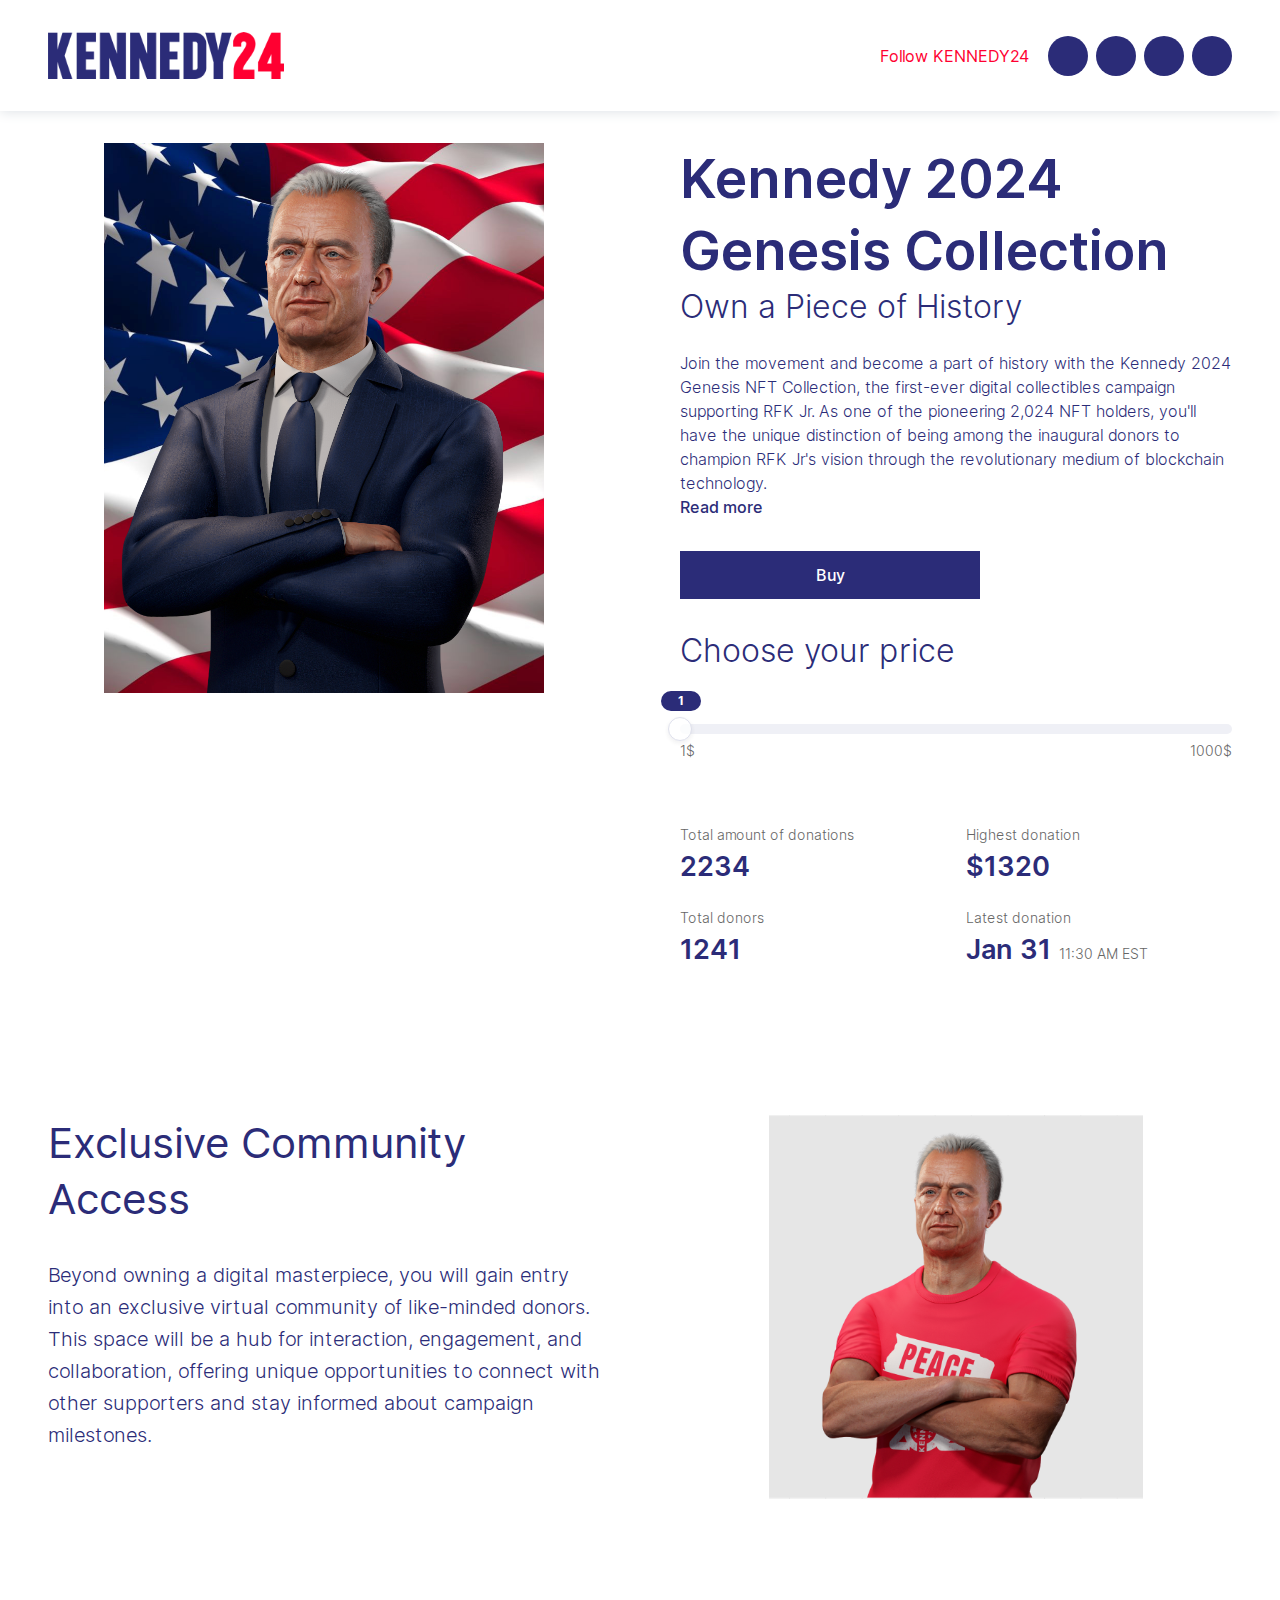
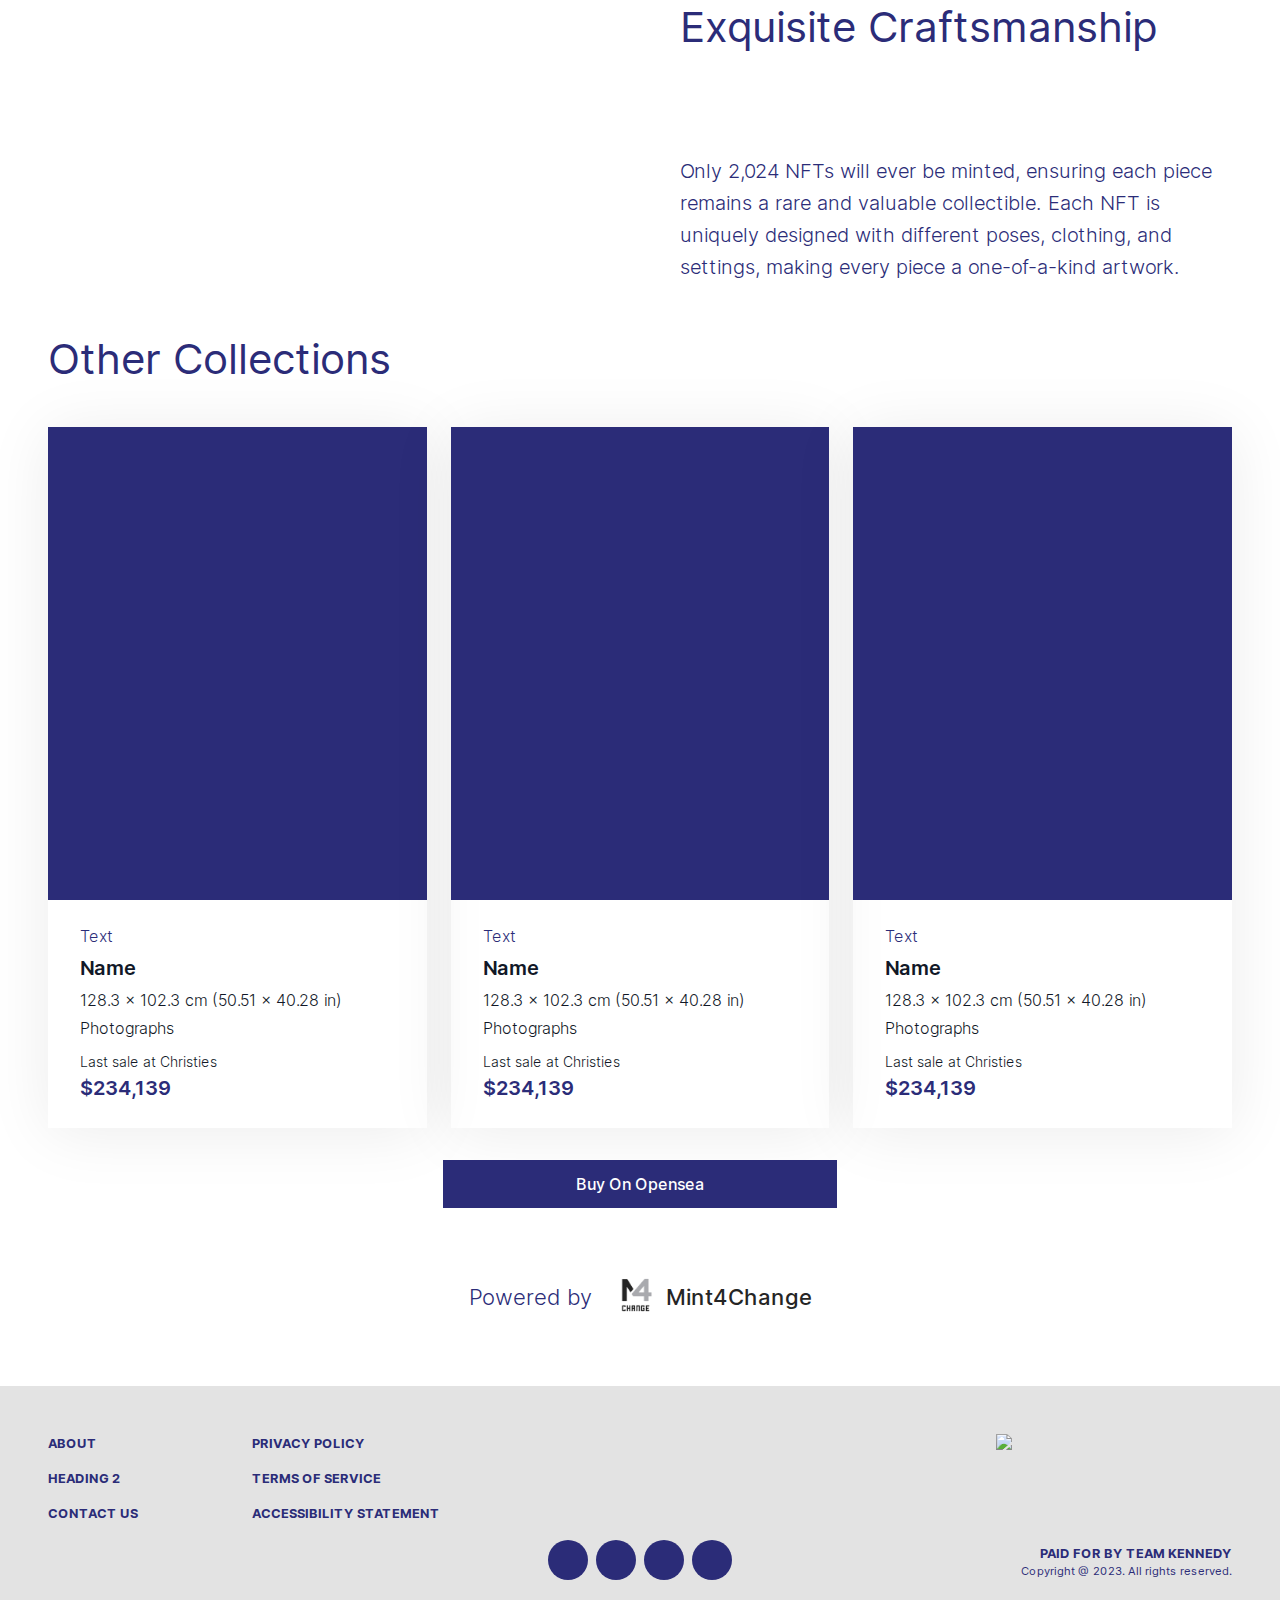
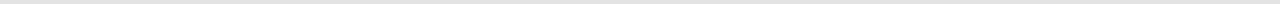
==== collections.html @ 890422f2 "updates home and collection page" ====
<!DOCTYPE html>
<html lang="en">
<!-- Mirrored from kennedy24.mint4change.com/collections/1 by HTTrack Website Copier/3.x [XR&CO'2014], Sat, 27 Jul 2024 16:17:11 GMT -->
<!-- Added by HTTrack -->
<meta http-equiv="content-type" content="text/html;charset=utf-8" /><!-- /Added by HTTrack -->

<head>
    <meta charSet="utf-8" />
    <meta name="viewport" content="width=device-width, initial-scale=1" />
    <link rel="preload" href="_next/static/media/c9a5bc6a7c948fb0-s.p.woff2" as="font" crossorigin=""
        type="font/woff2" />
    <link rel="stylesheet" href="_next/static/css/3698d9b2a429bd97.css" data-precedence="next" />
    <link rel="preload" as="script" fetchPriority="low" href="_next/static/chunks/webpack-a28c54cd1cab965f.js" />
    <!-- <script src="_next/static/chunks/fd9d1056-817b599ab145302e.js" async=""></script>
    <script src="_next/static/chunks/472-22d7ec85fb2c7707.js" async=""></script>
    <script src="_next/static/chunks/main-app-892c3dff08e9cd4c.js" async=""></script>
    <script src="_next/static/chunks/749-78ffe2c19068395d.js" async=""></script>
    <script src="_next/static/chunks/app/layout-7e266aa8c4f85c42.js" async=""></script>
    <script src="_next/static/chunks/0e5ce63c-193ddf166f7f765a.js" async=""></script>
    <script src="_next/static/chunks/498-e72e092cd4c04bd2.js" async=""></script>
    <script src="_next/static/chunks/444-36e097888ee93a21.js" async=""></script>
    <script src="_next/static/chunks/996-d4f02e1a768e270c.js" async=""></script>
    <script src="_next/static/chunks/173-48bbadf8084bb359.js" async=""></script>
    <script src="_next/static/chunks/396-4ded0ba7da0a4fb0.js" async=""></script>
    <script src="_next/static/chunks/615-e03fd3367ff4e12a.js" async=""></script>
    <script src="_next/static/chunks/app/template-fb0dabd105271fe3.js" async=""></script>
    <script src="_next/static/chunks/70-ae5abd100c91f007.js" async=""></script>
    <script src="_next/static/chunks/355-c0ad363bbdc916df.js" async=""></script>
    <script src="_next/static/chunks/app/collections/%5bid%5d/page-901d38f91e27f7e7.js" async=""></script> -->
    <title>Kennedy24</title>
    <meta name="description" content="Declare your independence" />
    <link rel="icon" href="../favicon.ico" type="image/x-icon" sizes="16x16" />
    <meta name="next-size-adjust" />
    <script src="_next/static/chunks/polyfills-c67a75d1b6f99dc8.js" noModule=""></script>
</head>

<body class="__className_aaf875">
    <div>
        <header class="py-8 shadow-[0px_0.8px_12px_#DEE2E6] sm:py-4">
            <div class="container flex items-center justify-between"><a href="index.html"><img alt="Logo"
                        loading="lazy" width="236" height="47" decoding="async" data-nimg="1" class="sm:h-8 sm:w-40"
                        style="color:transparent"
                        srcSet="images/logo.png"
                        src="images/logo.png" /></a>
                <div class="flex items-center gap-[18px] sm:flex-col-reverse sm:gap-2">
                    <p class="text-red sm:text-[10px]">Follow KENNEDY24</p>
                    <ul class="flex gap-2 sm:gap-1.5">
                        <li><a class="flex h-10 w-10 items-center justify-center rounded-full bg-primary sm:h-[26px] sm:w-[26px]"
                                target="_blank" href="https://instagram.com/"><span></span></a></li>
                        <li><a class="flex h-10 w-10 items-center justify-center rounded-full bg-primary sm:h-[26px] sm:w-[26px]"
                                target="_blank" href="https://facebook.com/"><span></span></a></li>
                        <li><a class="flex h-10 w-10 items-center justify-center rounded-full bg-primary sm:h-[26px] sm:w-[26px]"
                                target="_blank" href="https://tiktok.com/"><span></span></a></li>
                        <li><a class="flex h-10 w-10 items-center justify-center rounded-full bg-primary sm:h-[26px] sm:w-[26px]"
                                target="_blank" href="https://youtube.com/"><span></span></a></li>
                    </ul>
                </div>
            </div>
        </header>
        <div class="container">
            <div class="grid grid-cols-2 gap-20 md:grid-cols-1 md:gap-8 mt-8 md:mt-16"><img alt="collection"
                    loading="lazy" width="1094" height="1086" decoding="async" data-nimg="1"
                    class="mx-auto w-full max-w-[440px] aspect-[0.8] flex-shrink-0 object-cover"
                    style="color:transparent"
                    srcSet="images/main-product.png"
                    src="images/main-product.png" />
                <div>
                    <div>
                        <h2>Kennedy 2024 Genesis Collection</h2>
                        <h4>Own a Piece of History</h4>
                        <p class="mt-6 text-base font-light text-primary">Join the movement and become a part of history
                            with the Kennedy 2024 Genesis NFT Collection, the first-ever digital collectibles campaign
                            supporting RFK Jr. As one of the pioneering 2,024 NFT holders, you&#x27;ll have the unique
                            distinction of being among the inaugural donors to champion RFK Jr&#x27;s vision through the
                            revolutionary medium of blockchain technology.<br /><span
                                class="cursor-pointer font-medium">Read more</span></p>
                    </div>
                    <div class="mt-8 flex flex-wrap items-center gap-x-10 gap-y-4"><button
                            class="btn-primary w-full max-w-[300px]">Buy</button></div>
                    <div class="mt-8 md:mt-6">
                        <h4>Choose your price</h4>
                        <div class="relative mt-12">
                            <p class="absolute bottom-[50px] flex h-5 w-10 -translate-x-1/2 items-center justify-center rounded-full bg-primary text-xs font-bold text-white md:w-8 md:text-[10px]"
                                style="left:0.1%">1</p>
                            <div class="rc-slider rc-slider-horizontal">
                                <div class="rc-slider-rail" style="height:10px;background:#EFF0F6"></div>
                                <div class="rc-slider-track" style="left:0%;width:0%;height:10px;background:#2B2C78">
                                </div>
                                <div class="rc-slider-step"></div>
                                <div class="rc-slider-handle"
                                    style="left:0%;transform:translateX(-50%);margin-top:-7px;width:24px;height:24px;background-color:#fff;box-shadow:0px 2px 4px 0px #14142B14;border:1px solid #D9DBE9"
                                    tabindex="0" role="slider" aria-valuemin="1" aria-valuemax="1000" aria-valuenow="1"
                                    aria-disabled="false" aria-orientation="horizontal"></div>
                            </div>
                            <div class="mt-2 flex justify-between">
                                <p class="text-sm font-light text-[#666666]">1$</p>
                                <p class="text-sm font-light text-[#666666]">1000$</p>
                            </div>
                        </div>
                    </div>
                    <div class="mt-16 grid grid-cols-2 gap-5 md:mt-12">
                        <div>
                            <p class="text-sm font-light text-[#666] md:text-xs">Total amount of donations</p>
                            <p class="text-[27px] font-semibold !leading-[1.6] text-primary md:text-xl">2234</p>
                        </div>
                        <div>
                            <p class="text-sm font-light text-[#666] md:text-xs">Highest donation</p>
                            <p class="text-[27px] font-semibold !leading-[1.6] text-primary md:text-xl">$1320</p>
                        </div>
                        <div>
                            <p class="text-sm font-light text-[#666] md:text-xs">Total donors</p>
                            <p class="text-[27px] font-semibold !leading-[1.6] text-primary md:text-xl">1241</p>
                        </div>
                        <div>
                            <p class="text-sm font-light text-[#666] md:text-xs">Latest donation</p>
                            <div class="flex items-baseline gap-2">
                                <p class="text-[27px] font-semibold !leading-[1.6] text-primary md:text-xl">Jan 31</p>
                                <p class="text-sm font-light text-[#666]">11:30 AM EST</p>
                            </div>
                        </div>
                    </div>
                </div>
            </div>
            <div class="mt-36 grid grid-cols-2 gap-20 md:mt-20 md:grid-cols-1 md:gap-12">
                <div class="flex flex-col gap-12 md:flex-col-reverse">
                    <div class="space-y-8">
                        <h3>Exclusive Community Access</h3>
                        <p class="text-xl font-light !leading-[1.6] text-primary md:text-lg">Beyond owning a digital
                            masterpiece, you will gain entry into an exclusive virtual community of like-minded donors.
                            This space will be a hub for interaction, engagement, and collaboration, offering unique
                            opportunities to connect with other supporters and stay informed about campaign milestones.
                        </p>
                    </div><img alt="collection" loading="lazy" width="1054" height="1056" decoding="async" data-nimg="1"
                        class="h-96 object-contain w-full" style="color:transparent"
                        srcSet="images/with-dog.png"
                        src="images/with-dog.png" />
                </div>
                <div class="flex flex-col justify-between md:space-y-12"><img alt="collection" loading="lazy"
                        width="1050" height="1076" decoding="async" data-nimg="1" class="h-96 object-contain w-full"
                        style="color:transparent"
                        srcSet="images/peace.png"
                        src="images/peace.png" />
                        <h3>Exquisite Craftsmanship</h3>
                    <p class="text-xl font-light !leading-[1.6] text-primary md:text-lg">Only 2,024 NFTs will ever be
                        minted, ensuring each piece remains a rare and valuable collectible. Each NFT is uniquely
                        designed with different poses, clothing, and settings, making every piece a one-of-a-kind
                        artwork.</p>
                </div>
            </div>
            <div class="mt-12 space-y-10 md:mt-16">
                <h3>Other Collections</h3>
                <div class="space-y-8">
                    <div class="grid grid-cols-3 gap-6 md:grid-cols-2 sm:grid-cols-1">
                        <div class="bg-[#FFFFFF01] shadow-[0px_4px_60px_#00000014]">
                            <div class="bg-primary" style="aspect-ratio:0.8"></div>
                            <div class="space-y-3 px-8 py-6 md:px-4">
                                <div class="space-y-1">
                                    <p class="text-base font-light text-primary">Text</p>
                                    <p class="text-xl font-semibold leading-[1.6] text-[#111827]">Name</p>
                                    <p class="text-base font-light text-[#111827]">128.3 x 102.3 cm (50.51 x 40.28 in)
                                    </p>
                                    <p class="text-base font-light text-[#111827]">Photographs</p>
                                </div>
                                <div>
                                    <p class="text-sm font-light text-[#111827]">Last sale at Christies</p>
                                    <p class="text-xl font-semibold leading-[1.6] text-primary">$234,139</p>
                                </div>
                            </div>
                        </div>
                        <div class="bg-[#FFFFFF01] shadow-[0px_4px_60px_#00000014]">
                            <div class="bg-primary" style="aspect-ratio:0.8"></div>
                            <div class="space-y-3 px-8 py-6 md:px-4">
                                <div class="space-y-1">
                                    <p class="text-base font-light text-primary">Text</p>
                                    <p class="text-xl font-semibold leading-[1.6] text-[#111827]">Name</p>
                                    <p class="text-base font-light text-[#111827]">128.3 x 102.3 cm (50.51 x 40.28 in)
                                    </p>
                                    <p class="text-base font-light text-[#111827]">Photographs</p>
                                </div>
                                <div>
                                    <p class="text-sm font-light text-[#111827]">Last sale at Christies</p>
                                    <p class="text-xl font-semibold leading-[1.6] text-primary">$234,139</p>
                                </div>
                            </div>
                        </div>
                        <div class="bg-[#FFFFFF01] shadow-[0px_4px_60px_#00000014]">
                            <div class="bg-primary" style="aspect-ratio:0.8"></div>
                            <div class="space-y-3 px-8 py-6 md:px-4">
                                <div class="space-y-1">
                                    <p class="text-base font-light text-primary">Text</p>
                                    <p class="text-xl font-semibold leading-[1.6] text-[#111827]">Name</p>
                                    <p class="text-base font-light text-[#111827]">128.3 x 102.3 cm (50.51 x 40.28 in)
                                    </p>
                                    <p class="text-base font-light text-[#111827]">Photographs</p>
                                </div>
                                <div>
                                    <p class="text-sm font-light text-[#111827]">Last sale at Christies</p>
                                    <p class="text-xl font-semibold leading-[1.6] text-primary">$234,139</p>
                                </div>
                            </div>
                        </div>
                    </div>
                    <div class="grid grid-cols-3 sm:grid-cols-1">
                        <div class="sm:hidden"></div><button class="btn-primary">Buy On Opensea</button>
                    </div>
                </div>
            </div>
            <div class="mx-auto flex w-fit items-center gap-[18px] py-16 md:pb-8">
                <p class="text-[22px] font-light text-primary">Powered by</p>
                <div class="flex items-center gap-1.5"><img alt="M4Logo" loading="lazy" width="50" height="50"
                        decoding="async" data-nimg="1" style="color:transparent"
                        srcSet="images/m4.png"
                        src="images/m4.png" />
                    <p class="text-[22px] font-medium text-[#252525]">Mint4Change</p>
                </div>
            </div>
        </div>
        <footer class="bg-gray-600 pb-6 pt-12">
            <div class="container space-y-4 sm:space-y-16">
                <div class="flex items-start justify-between gap-8 sm:flex-col-reverse">
                    <ul class="grid grid-flow-col grid-cols-2 grid-rows-3 gap-4 sm:gap-x-0"><a
                            class="w-fit whitespace-nowrap text-[0.8rem] font-bold text-primary" target="_blank"
                            href="../about.html">ABOUT</a><a
                            class="w-fit whitespace-nowrap text-[0.8rem] font-bold text-primary" target="_blank"
                            href="../heading.html">HEADING 2</a><a
                            class="w-fit whitespace-nowrap text-[0.8rem] font-bold text-primary" target="_blank"
                            href="../contact.html">CONTACT US</a><a
                            class="w-fit whitespace-nowrap text-[0.8rem] font-bold text-primary" target="_blank"
                            href="../privacy-policy.html">PRIVACY POLICY</a><a
                            class="w-fit whitespace-nowrap text-[0.8rem] font-bold text-primary" target="_blank"
                            href="../terms-of-service.html">TERMS OF SERVICE</a><a
                            class="w-fit whitespace-nowrap text-[0.8rem] font-bold text-primary" target="_blank"
                            href="../accessibility-statement.html">ACCESSIBILITY STATEMENT</a></ul><img alt="Logo"
                        loading="lazy" width="236" height="47" decoding="async" data-nimg="1" style="color:transparent"
                        srcSet="/_next/image?url=%2F_next%2Fstatic%2Fmedia%2FLogo.bbf4d8bf.png&amp;w=256&amp;q=75 1x, /_next/image?url=%2F_next%2Fstatic%2Fmedia%2FLogo.bbf4d8bf.png&amp;w=640&amp;q=75 2x"
                        src="_next/Logodb3b.png?url=%2F_next%2Fstatic%2Fmedia%2FLogo.bbf4d8bf.png&amp;w=640&amp;q=75" />
                </div>
                <div class="flex items-end justify-between sm:flex-col sm:items-start">
                    <div class="invisible sm:hidden">
                        <p class="text-right text-[12.8px] font-bold text-primary sm:text-left">PAID FOR BY TEAM KENNEDY
                        </p>
                        <p class="text-right text-[11.2px] text-primary sm:text-left">Copyright @ 2023. All rights
                            reserved.</p>
                    </div>
                    <ul class="flex gap-2 sm:gap-1.5">
                        <li><a class="flex h-10 w-10 items-center justify-center rounded-full bg-primary sm:h-[26px] sm:w-[26px]"
                                target="_blank" href="https://instagram.com/"><span></span></a></li>
                        <li><a class="flex h-10 w-10 items-center justify-center rounded-full bg-primary sm:h-[26px] sm:w-[26px]"
                                target="_blank" href="https://facebook.com/"><span></span></a></li>
                        <li><a class="flex h-10 w-10 items-center justify-center rounded-full bg-primary sm:h-[26px] sm:w-[26px]"
                                target="_blank" href="https://tiktok.com/"><span></span></a></li>
                        <li><a class="flex h-10 w-10 items-center justify-center rounded-full bg-primary sm:h-[26px] sm:w-[26px]"
                                target="_blank" href="https://youtube.com/"><span></span></a></li>
                    </ul>
                    <div class="sm:pl-4 sm:pt-4">
                        <p class="text-right text-[12.8px] font-bold text-primary sm:text-left">PAID FOR BY TEAM KENNEDY
                        </p>
                        <p class="text-right text-[11.2px] text-primary sm:text-left">Copyright @ 2023. All rights
                            reserved.</p>
                    </div>
                </div>
            </div>
        </footer>
    </div>
    <script src="_next/static/chunks/webpack-a28c54cd1cab965f.js" async=""></script>

</body>
<!-- Mirrored from kennedy24.mint4change.com/collections/1 by HTTrack Website Copier/3.x [XR&CO'2014], Sat, 27 Jul 2024 16:17:12 GMT -->

</html>
---- _next/static/css/3698d9b2a429bd97.css ----
/*
! tailwindcss v3.4.1 | MIT License | https://tailwindcss.com
*/*,:after,:before{box-sizing:border-box;border:0 solid #e5e7eb}:after,:before{--tw-content:""}:host,html{line-height:1.5;-webkit-text-size-adjust:100%;-moz-tab-size:4;-o-tab-size:4;tab-size:4;font-family:ui-sans-serif,system-ui,sans-serif,Apple Color Emoji,Segoe UI Emoji,Segoe UI Symbol,Noto Color Emoji;font-feature-settings:normal;font-variation-settings:normal;-webkit-tap-highlight-color:transparent}body{margin:0;line-height:inherit}hr{height:0;color:inherit;border-top-width:1px}abbr:where([title]){-webkit-text-decoration:underline dotted;text-decoration:underline dotted}h1,h2,h3,h4,h5,h6{font-size:inherit;font-weight:inherit}a{color:inherit;text-decoration:inherit}b,strong{font-weight:bolder}code,kbd,pre,samp{font-family:ui-monospace,SFMono-Regular,Menlo,Monaco,Consolas,Liberation Mono,Courier New,monospace;font-feature-settings:normal;font-variation-settings:normal;font-size:1em}small{font-size:80%}sub,sup{font-size:75%;line-height:0;position:relative;vertical-align:baseline}sub{bottom:-.25em}sup{top:-.5em}table{text-indent:0;border-color:inherit;border-collapse:collapse}button,input,optgroup,select,textarea{font-family:inherit;font-feature-settings:inherit;font-variation-settings:inherit;font-size:100%;font-weight:inherit;line-height:inherit;color:inherit;margin:0;padding:0}button,select{text-transform:none}[type=button],[type=reset],[type=submit],button{-webkit-appearance:button;background-color:transparent;background-image:none}:-moz-focusring{outline:auto}:-moz-ui-invalid{box-shadow:none}progress{vertical-align:baseline}::-webkit-inner-spin-button,::-webkit-outer-spin-button{height:auto}[type=search]{-webkit-appearance:textfield;outline-offset:-2px}::-webkit-search-decoration{-webkit-appearance:none}::-webkit-file-upload-button{-webkit-appearance:button;font:inherit}summary{display:list-item}blockquote,dd,dl,figure,h1,h2,h3,h4,h5,h6,hr,p,pre{margin:0}fieldset{margin:0}fieldset,legend{padding:0}menu,ol,ul{list-style:none;margin:0;padding:0}dialog{padding:0}textarea{resize:vertical}input::-moz-placeholder,textarea::-moz-placeholder{opacity:1;color:#f6f6f6}input::placeholder,textarea::placeholder{opacity:1;color:#f6f6f6}[role=button],button{cursor:pointer}:disabled{cursor:default}audio,canvas,embed,iframe,img,object,svg,video{display:block;vertical-align:middle}img,video{max-width:100%;height:auto}[hidden]{display:none}*,:after,:before{--tw-border-spacing-x:0;--tw-border-spacing-y:0;--tw-translate-x:0;--tw-translate-y:0;--tw-rotate:0;--tw-skew-x:0;--tw-skew-y:0;--tw-scale-x:1;--tw-scale-y:1;--tw-pan-x: ;--tw-pan-y: ;--tw-pinch-zoom: ;--tw-scroll-snap-strictness:proximity;--tw-gradient-from-position: ;--tw-gradient-via-position: ;--tw-gradient-to-position: ;--tw-ordinal: ;--tw-slashed-zero: ;--tw-numeric-figure: ;--tw-numeric-spacing: ;--tw-numeric-fraction: ;--tw-ring-inset: ;--tw-ring-offset-width:0px;--tw-ring-offset-color:#fff;--tw-ring-color:rgba(59,130,246,.5);--tw-ring-offset-shadow:0 0 #0000;--tw-ring-shadow:0 0 #0000;--tw-shadow:0 0 #0000;--tw-shadow-colored:0 0 #0000;--tw-blur: ;--tw-brightness: ;--tw-contrast: ;--tw-grayscale: ;--tw-hue-rotate: ;--tw-invert: ;--tw-saturate: ;--tw-sepia: ;--tw-drop-shadow: ;--tw-backdrop-blur: ;--tw-backdrop-brightness: ;--tw-backdrop-contrast: ;--tw-backdrop-grayscale: ;--tw-backdrop-hue-rotate: ;--tw-backdrop-invert: ;--tw-backdrop-opacity: ;--tw-backdrop-saturate: ;--tw-backdrop-sepia: }::backdrop{--tw-border-spacing-x:0;--tw-border-spacing-y:0;--tw-translate-x:0;--tw-translate-y:0;--tw-rotate:0;--tw-skew-x:0;--tw-skew-y:0;--tw-scale-x:1;--tw-scale-y:1;--tw-pan-x: ;--tw-pan-y: ;--tw-pinch-zoom: ;--tw-scroll-snap-strictness:proximity;--tw-gradient-from-position: ;--tw-gradient-via-position: ;--tw-gradient-to-position: ;--tw-ordinal: ;--tw-slashed-zero: ;--tw-numeric-figure: ;--tw-numeric-spacing: ;--tw-numeric-fraction: ;--tw-ring-inset: ;--tw-ring-offset-width:0px;--tw-ring-offset-color:#fff;--tw-ring-color:rgba(59,130,246,.5);--tw-ring-offset-shadow:0 0 #0000;--tw-ring-shadow:0 0 #0000;--tw-shadow:0 0 #0000;--tw-shadow-colored:0 0 #0000;--tw-blur: ;--tw-brightness: ;--tw-contrast: ;--tw-grayscale: ;--tw-hue-rotate: ;--tw-invert: ;--tw-saturate: ;--tw-sepia: ;--tw-drop-shadow: ;--tw-backdrop-blur: ;--tw-backdrop-brightness: ;--tw-backdrop-contrast: ;--tw-backdrop-grayscale: ;--tw-backdrop-hue-rotate: ;--tw-backdrop-invert: ;--tw-backdrop-opacity: ;--tw-backdrop-saturate: ;--tw-backdrop-sepia: }.sr-only{position:absolute;width:1px;height:1px;padding:0;margin:-1px;overflow:hidden;clip:rect(0,0,0,0);white-space:nowrap;border-width:0}.pointer-events-none{pointer-events:none}.pointer-events-auto{pointer-events:auto}.invisible{visibility:hidden}.fixed{position:fixed}.absolute{position:absolute}.relative{position:relative}.inset-0{inset:0}.inset-x-0{left:0;right:0}.inset-y-0{top:0;bottom:0}.bottom-0{bottom:0}.bottom-\[50px\]{bottom:50px}.left-0{left:0}.left-\[50\%\]{left:50%}.right-0{right:0}.right-1{right:.25rem}.right-4{right:1rem}.top-0{top:0}.top-1{top:.25rem}.top-1\/2{top:50%}.top-4{top:1rem}.top-\[50\%\]{top:50%}.z-10{z-index:10}.z-50{z-index:50}.z-\[100\]{z-index:100}.mx-auto{margin-left:auto;margin-right:auto}.my-6{margin-top:1.5rem;margin-bottom:1.5rem}.my-8{margin-top:2rem;margin-bottom:2rem}.mb-4{margin-bottom:1rem}.mr-2{margin-right:.5rem}.mt-12{margin-top:3rem}.mt-16{margin-top:4rem}.mt-2{margin-top:.5rem}.mt-3{margin-top:.75rem}.mt-36{margin-top:9rem}.mt-4{margin-top:1rem}.mt-6{margin-top:1.5rem}.mt-8{margin-top:2rem}.mt-auto{margin-top:auto}.block{display:block}.flex{display:flex}.inline-flex{display:inline-flex}.grid{display:grid}.aspect-\[0\.8\]{aspect-ratio:.8}.aspect-square{aspect-ratio:1/1}.h-10{height:2.5rem}.h-12{height:3rem}.h-4{height:1rem}.h-5{height:1.25rem}.h-6{height:1.5rem}.h-7{height:1.75rem}.h-8{height:2rem}.h-9{height:2.25rem}.h-96{height:24rem}.h-\[0\.5px\]{height:.5px}.h-full{height:100%}.max-h-screen{max-height:100vh}.min-h-\[16px\]{min-height:16px}.min-h-screen{min-height:100vh}.w-1\/2{width:50%}.w-1\/4{width:25%}.w-10{width:2.5rem}.w-12{width:3rem}.w-2\/5{width:40%}.w-3\/4{width:75%}.w-3\/5{width:60%}.w-4{width:1rem}.w-6{width:1.5rem}.w-80{width:20rem}.w-9{width:2.25rem}.w-\[1px\]{width:1px}.w-fit{width:-moz-fit-content;width:fit-content}.w-full{width:100%}.min-w-20{min-width:5rem}.\!max-w-\[1266px\]{max-width:1266px!important}.max-w-72{max-width:18rem}.max-w-\[300px\]{max-width:300px}.max-w-\[413px\]{max-width:413px}.max-w-\[440px\]{max-width:440px}.max-w-lg{max-width:32rem}.max-w-md{max-width:28rem}.flex-shrink-0,.shrink-0{flex-shrink:0}.basis-1\/2{flex-basis:50%}.-translate-x-1\/2{--tw-translate-x:-50%}.-translate-x-1\/2,.-translate-x-1\/3{transform:translate(var(--tw-translate-x),var(--tw-translate-y)) rotate(var(--tw-rotate)) skewX(var(--tw-skew-x)) skewY(var(--tw-skew-y)) scaleX(var(--tw-scale-x)) scaleY(var(--tw-scale-y))}.-translate-x-1\/3{--tw-translate-x:-33.333333%}.-translate-y-1\/2{--tw-translate-y:-50%}.-translate-y-1\/2,.translate-x-\[-50\%\]{transform:translate(var(--tw-translate-x),var(--tw-translate-y)) rotate(var(--tw-rotate)) skewX(var(--tw-skew-x)) skewY(var(--tw-skew-y)) scaleX(var(--tw-scale-x)) scaleY(var(--tw-scale-y))}.translate-x-\[-50\%\]{--tw-translate-x:-50%}.translate-y-\[-50\%\]{--tw-translate-y:-50%}.-rotate-6,.translate-y-\[-50\%\]{transform:translate(var(--tw-translate-x),var(--tw-translate-y)) rotate(var(--tw-rotate)) skewX(var(--tw-skew-x)) skewY(var(--tw-skew-y)) scaleX(var(--tw-scale-x)) scaleY(var(--tw-scale-y))}.-rotate-6{--tw-rotate:-6deg}.rotate-6{--tw-rotate:6deg;transform:translate(var(--tw-translate-x),var(--tw-translate-y)) rotate(var(--tw-rotate)) skewX(var(--tw-skew-x)) skewY(var(--tw-skew-y)) scaleX(var(--tw-scale-x)) scaleY(var(--tw-scale-y))}@keyframes pulse{50%{opacity:.5}}.animate-pulse{animation:pulse 2s cubic-bezier(.4,0,.6,1) infinite}@keyframes spin{to{transform:rotate(1turn)}}.animate-spin{animation:spin 1s linear infinite}.cursor-pointer{cursor:pointer}.grid-flow-col{grid-auto-flow:column}.grid-cols-2{grid-template-columns:repeat(2,minmax(0,1fr))}.grid-cols-3{grid-template-columns:repeat(3,minmax(0,1fr))}.grid-rows-3{grid-template-rows:repeat(3,minmax(0,1fr))}.flex-row{flex-direction:row}.flex-row-reverse{flex-direction:row-reverse}.flex-col{flex-direction:column}.flex-col-reverse{flex-direction:column-reverse}.flex-wrap{flex-wrap:wrap}.items-start{align-items:flex-start}.items-end{align-items:flex-end}.items-center{align-items:center}.items-baseline{align-items:baseline}.justify-end{justify-content:flex-end}.justify-center{justify-content:center}.justify-between{justify-content:space-between}.gap-1{gap:.25rem}.gap-1\.5{gap:.375rem}.gap-12{gap:3rem}.gap-2{gap:.5rem}.gap-20{gap:5rem}.gap-3{gap:.75rem}.gap-3\.5{gap:.875rem}.gap-4{gap:1rem}.gap-5{gap:1.25rem}.gap-6{gap:1.5rem}.gap-8{gap:2rem}.gap-\[18px\]{gap:18px}.gap-\[30px\]{gap:30px}.gap-x-10{-moz-column-gap:2.5rem;column-gap:2.5rem}.gap-y-4{row-gap:1rem}.space-x-2>:not([hidden])~:not([hidden]){--tw-space-x-reverse:0;margin-right:calc(.5rem * var(--tw-space-x-reverse));margin-left:calc(.5rem * calc(1 - var(--tw-space-x-reverse)))}.space-x-3>:not([hidden])~:not([hidden]){--tw-space-x-reverse:0;margin-right:calc(.75rem * var(--tw-space-x-reverse));margin-left:calc(.75rem * calc(1 - var(--tw-space-x-reverse)))}.space-y-0>:not([hidden])~:not([hidden]){--tw-space-y-reverse:0;margin-top:calc(0px * calc(1 - var(--tw-space-y-reverse)));margin-bottom:calc(0px * var(--tw-space-y-reverse))}.space-y-1>:not([hidden])~:not([hidden]){--tw-space-y-reverse:0;margin-top:calc(.25rem * calc(1 - var(--tw-space-y-reverse)));margin-bottom:calc(.25rem * var(--tw-space-y-reverse))}.space-y-1\.5>:not([hidden])~:not([hidden]){--tw-space-y-reverse:0;margin-top:calc(.375rem * calc(1 - var(--tw-space-y-reverse)));margin-bottom:calc(.375rem * var(--tw-space-y-reverse))}.space-y-10>:not([hidden])~:not([hidden]){--tw-space-y-reverse:0;margin-top:calc(2.5rem * calc(1 - var(--tw-space-y-reverse)));margin-bottom:calc(2.5rem * var(--tw-space-y-reverse))}.space-y-14>:not([hidden])~:not([hidden]){--tw-space-y-reverse:0;margin-top:calc(3.5rem * calc(1 - var(--tw-space-y-reverse)));margin-bottom:calc(3.5rem * var(--tw-space-y-reverse))}.space-y-2>:not([hidden])~:not([hidden]){--tw-space-y-reverse:0;margin-top:calc(.5rem * calc(1 - var(--tw-space-y-reverse)));margin-bottom:calc(.5rem * var(--tw-space-y-reverse))}.space-y-3>:not([hidden])~:not([hidden]){--tw-space-y-reverse:0;margin-top:calc(.75rem * calc(1 - var(--tw-space-y-reverse)));margin-bottom:calc(.75rem * var(--tw-space-y-reverse))}.space-y-4>:not([hidden])~:not([hidden]){--tw-space-y-reverse:0;margin-top:calc(1rem * calc(1 - var(--tw-space-y-reverse)));margin-bottom:calc(1rem * var(--tw-space-y-reverse))}.space-y-5>:not([hidden])~:not([hidden]){--tw-space-y-reverse:0;margin-top:calc(1.25rem * calc(1 - var(--tw-space-y-reverse)));margin-bottom:calc(1.25rem * var(--tw-space-y-reverse))}.space-y-8>:not([hidden])~:not([hidden]){--tw-space-y-reverse:0;margin-top:calc(2rem * calc(1 - var(--tw-space-y-reverse)));margin-bottom:calc(2rem * var(--tw-space-y-reverse))}.space-y-\[25px\]>:not([hidden])~:not([hidden]){--tw-space-y-reverse:0;margin-top:calc(25px * calc(1 - var(--tw-space-y-reverse)));margin-bottom:calc(25px * var(--tw-space-y-reverse))}.overflow-hidden{overflow:hidden}.whitespace-nowrap{white-space:nowrap}.rounded-2xl{border-radius:1rem}.rounded-\[10px\]{border-radius:10px}.rounded-\[4px\]{border-radius:4px}.rounded-\[9px\]{border-radius:9px}.rounded-full{border-radius:9999px}.rounded-lg{border-radius:.5rem}.rounded-md{border-radius:.375rem}.rounded-sm{border-radius:.125rem}.border{border-width:1px}.border-2{border-width:2px}.border-\[3px\]{border-width:3px}.border-b{border-bottom-width:1px}.border-l-2{border-left-width:2px}.border-r{border-right-width:1px}.border-t{border-top-width:1px}.border-none{border-style:none}.border-black{--tw-border-opacity:1;border-color:rgb(0 0 0/var(--tw-border-opacity))}.border-gray-500{--tw-border-opacity:1;border-color:rgb(229 229 229/var(--tw-border-opacity))}.border-primary{--tw-border-opacity:1;border-color:rgb(43 44 120/var(--tw-border-opacity))}.border-slate-200{--tw-border-opacity:1;border-color:rgb(226 232 240/var(--tw-border-opacity))}.border-transparent{border-color:transparent}.border-white{--tw-border-opacity:1;border-color:rgb(255 255 255/var(--tw-border-opacity))}.bg-\[\#2B2C78\]{--tw-bg-opacity:1;background-color:rgb(43 44 120/var(--tw-bg-opacity))}.bg-\[\#FFFFFF01\]{background-color:#ffffff01}.bg-accent-slate{--tw-bg-opacity:1;background-color:rgb(207 217 227/var(--tw-bg-opacity))}.bg-black\/80{background-color:rgba(0,0,0,.8)}.bg-gray-300{--tw-bg-opacity:1;background-color:rgb(209 213 219/var(--tw-bg-opacity))}.bg-gray-400{--tw-bg-opacity:1;background-color:rgb(246 246 246/var(--tw-bg-opacity))}.bg-gray-600{--tw-bg-opacity:1;background-color:rgb(227 227 227/var(--tw-bg-opacity))}.bg-primary{--tw-bg-opacity:1;background-color:rgb(43 44 120/var(--tw-bg-opacity))}.bg-red{--tw-bg-opacity:1;background-color:rgb(255 0 49/var(--tw-bg-opacity))}.bg-slate-100{--tw-bg-opacity:1;background-color:rgb(241 245 249/var(--tw-bg-opacity))}.bg-slate-800{--tw-bg-opacity:1;background-color:rgb(30 41 59/var(--tw-bg-opacity))}.bg-slate-900{--tw-bg-opacity:1;background-color:rgb(15 23 42/var(--tw-bg-opacity))}.bg-transparent{background-color:transparent}.bg-white{--tw-bg-opacity:1;background-color:rgb(255 255 255/var(--tw-bg-opacity))}.bg-white\/10{background-color:hsla(0,0%,100%,.1)}.bg-white\/80{background-color:hsla(0,0%,100%,.8)}.bg-zinc-500{--tw-bg-opacity:1;background-color:rgb(113 113 122/var(--tw-bg-opacity))}.bg-zinc-800{--tw-bg-opacity:1;background-color:rgb(39 39 42/var(--tw-bg-opacity))}.bg-gradient-to-r{background-image:linear-gradient(to right,var(--tw-gradient-stops))}.from-\[\#bd907d\]{--tw-gradient-from:#bd907d var(--tw-gradient-from-position);--tw-gradient-to:hsla(18,33%,62%,0) var(--tw-gradient-to-position);--tw-gradient-stops:var(--tw-gradient-from),var(--tw-gradient-to)}.to-\[\#bc9c60\]{--tw-gradient-to:#bc9c60 var(--tw-gradient-to-position)}.object-contain{-o-object-fit:contain;object-fit:contain}.object-cover{-o-object-fit:cover;object-fit:cover}.p-1{padding:.25rem}.p-10{padding:2.5rem}.p-12{padding:3rem}.p-4{padding:1rem}.p-6{padding:1.5rem}.p-8{padding:2rem}.px-10{padding-left:2.5rem;padding-right:2.5rem}.px-3{padding-left:.75rem;padding-right:.75rem}.px-4{padding-left:1rem;padding-right:1rem}.px-6{padding-left:1.5rem;padding-right:1.5rem}.px-8{padding-left:2rem;padding-right:2rem}.py-1{padding-top:.25rem;padding-bottom:.25rem}.py-1\.5{padding-top:.375rem;padding-bottom:.375rem}.py-14{padding-top:3.5rem;padding-bottom:3.5rem}.py-16{padding-top:4rem;padding-bottom:4rem}.py-2{padding-top:.5rem;padding-bottom:.5rem}.py-6{padding-top:1.5rem;padding-bottom:1.5rem}.py-8{padding-top:2rem;padding-bottom:2rem}.py-\[70px\]{padding-top:70px;padding-bottom:70px}.pb-12{padding-bottom:3rem}.pb-24{padding-bottom:6rem}.pb-6{padding-bottom:1.5rem}.pl-4{padding-left:1rem}.pr-6{padding-right:1.5rem}.pt-12{padding-top:3rem}.pt-4{padding-top:1rem}.pt-8{padding-top:2rem}.text-left{text-align:left}.text-center{text-align:center}.text-right{text-align:right}.text-start{text-align:start}.text-end{text-align:end}.text-2xl{font-size:1.5rem;line-height:2rem}.text-\[0\.8rem\]{font-size:.8rem}.text-\[1\.1rem\]{font-size:1.1rem}.text-\[1\.25rem\]{font-size:1.25rem}.text-\[11\.2px\]{font-size:11.2px}.text-\[12\.8px\]{font-size:12.8px}.text-\[17\.6px\]{font-size:17.6px}.text-\[22px\]{font-size:22px}.text-\[27px\]{font-size:27px}.text-\[35px\]{font-size:35px}.text-base{font-size:1rem;line-height:1.5rem}.text-lg{font-size:1.125rem;line-height:1.75rem}.text-sm{font-size:.875rem;line-height:1.25rem}.text-xl{font-size:1.25rem;line-height:1.75rem}.text-xs{font-size:.75rem;line-height:1rem}.font-bold{font-weight:700}.font-light{font-weight:300}.font-medium{font-weight:500}.font-semibold{font-weight:600}.uppercase{text-transform:uppercase}.\!leading-\[1\.6\]{line-height:1.6!important}.leading-7{line-height:1.75rem}.leading-\[1\.6\]{line-height:1.6}.leading-none{line-height:1}.tracking-tight{letter-spacing:-.025em}.\!text-primary{--tw-text-opacity:1!important;color:rgb(43 44 120/var(--tw-text-opacity))!important}.\!text-white{--tw-text-opacity:1!important;color:rgb(255 255 255/var(--tw-text-opacity))!important}.text-\[\#111827\]{--tw-text-opacity:1;color:rgb(17 24 39/var(--tw-text-opacity))}.text-\[\#252525\]{--tw-text-opacity:1;color:rgb(37 37 37/var(--tw-text-opacity))}.text-\[\#2B2C78\]{--tw-text-opacity:1;color:rgb(43 44 120/var(--tw-text-opacity))}.text-\[\#666666\],.text-\[\#666\]{--tw-text-opacity:1;color:rgb(102 102 102/var(--tw-text-opacity))}.text-black{--tw-text-opacity:1;color:rgb(0 0 0/var(--tw-text-opacity))}.text-current{color:currentColor}.text-primary{--tw-text-opacity:1;color:rgb(43 44 120/var(--tw-text-opacity))}.text-primary\/40{color:rgba(43,44,120,.4)}.text-red{--tw-text-opacity:1;color:rgb(255 0 49/var(--tw-text-opacity))}.text-slate-50{--tw-text-opacity:1;color:rgb(248 250 252/var(--tw-text-opacity))}.text-slate-500{--tw-text-opacity:1;color:rgb(100 116 139/var(--tw-text-opacity))}.text-slate-950{--tw-text-opacity:1;color:rgb(2 6 23/var(--tw-text-opacity))}.text-slate-950\/50{color:rgba(2,6,23,.5)}.text-white{--tw-text-opacity:1;color:rgb(255 255 255/var(--tw-text-opacity))}.text-white\/40{color:hsla(0,0%,100%,.4)}.text-white\/60{color:hsla(0,0%,100%,.6)}.text-zinc-400{--tw-text-opacity:1;color:rgb(161 161 170/var(--tw-text-opacity))}.underline{text-decoration-line:underline}.underline-offset-4{text-underline-offset:4px}.opacity-0{opacity:0}.opacity-70{opacity:.7}.opacity-90{opacity:.9}.shadow-\[0px_0\.8px_12px_\#DEE2E6\]{--tw-shadow:0px 0.8px 12px #dee2e6;--tw-shadow-colored:0px 0.8px 12px var(--tw-shadow-color)}.shadow-\[0px_0\.8px_12px_\#DEE2E6\],.shadow-\[0px_4px_60px_\#00000014\]{box-shadow:var(--tw-ring-offset-shadow,0 0 #0000),var(--tw-ring-shadow,0 0 #0000),var(--tw-shadow)}.shadow-\[0px_4px_60px_\#00000014\]{--tw-shadow:0px 4px 60px #00000014;--tw-shadow-colored:0px 4px 60px var(--tw-shadow-color)}.shadow-\[0px_4px_70px_\#00000014\]{--tw-shadow:0px 4px 70px #00000014;--tw-shadow-colored:0px 4px 70px var(--tw-shadow-color)}.shadow-\[0px_4px_70px_\#00000014\],.shadow-lg{box-shadow:var(--tw-ring-offset-shadow,0 0 #0000),var(--tw-ring-shadow,0 0 #0000),var(--tw-shadow)}.shadow-lg{--tw-shadow:0 10px 15px -3px rgba(0,0,0,.1),0 4px 6px -4px rgba(0,0,0,.1);--tw-shadow-colored:0 10px 15px -3px var(--tw-shadow-color),0 4px 6px -4px var(--tw-shadow-color)}.shadow-sm{--tw-shadow:0 1px 2px 0 rgba(0,0,0,.05);--tw-shadow-colored:0 1px 2px 0 var(--tw-shadow-color);box-shadow:var(--tw-ring-offset-shadow,0 0 #0000),var(--tw-ring-shadow,0 0 #0000),var(--tw-shadow)}.outline{outline-style:solid}.ring-0{--tw-ring-offset-shadow:var(--tw-ring-inset) 0 0 0 var(--tw-ring-offset-width) var(--tw-ring-offset-color);--tw-ring-shadow:var(--tw-ring-inset) 0 0 0 calc(0px + var(--tw-ring-offset-width)) var(--tw-ring-color);box-shadow:var(--tw-ring-offset-shadow),var(--tw-ring-shadow),var(--tw-shadow,0 0 #0000)}.ring-offset-white{--tw-ring-offset-color:#fff}.filter{filter:var(--tw-blur) var(--tw-brightness) var(--tw-contrast) var(--tw-grayscale) var(--tw-hue-rotate) var(--tw-invert) var(--tw-saturate) var(--tw-sepia) var(--tw-drop-shadow)}.backdrop-blur-lg{--tw-backdrop-blur:blur(16px)}.backdrop-blur-lg,.backdrop-blur-md{-webkit-backdrop-filter:var(--tw-backdrop-blur) var(--tw-backdrop-brightness) var(--tw-backdrop-contrast) var(--tw-backdrop-grayscale) var(--tw-backdrop-hue-rotate) var(--tw-backdrop-invert) var(--tw-backdrop-opacity) var(--tw-backdrop-saturate) var(--tw-backdrop-sepia);backdrop-filter:var(--tw-backdrop-blur) var(--tw-backdrop-brightness) var(--tw-backdrop-contrast) var(--tw-backdrop-grayscale) var(--tw-backdrop-hue-rotate) var(--tw-backdrop-invert) var(--tw-backdrop-opacity) var(--tw-backdrop-saturate) var(--tw-backdrop-sepia)}.backdrop-blur-md{--tw-backdrop-blur:blur(12px)}.transition{transition-property:color,background-color,border-color,text-decoration-color,fill,stroke,opacity,box-shadow,transform,filter,-webkit-backdrop-filter;transition-property:color,background-color,border-color,text-decoration-color,fill,stroke,opacity,box-shadow,transform,filter,backdrop-filter;transition-property:color,background-color,border-color,text-decoration-color,fill,stroke,opacity,box-shadow,transform,filter,backdrop-filter,-webkit-backdrop-filter;transition-timing-function:cubic-bezier(.4,0,.2,1);transition-duration:.15s}.transition-all{transition-property:all;transition-timing-function:cubic-bezier(.4,0,.2,1);transition-duration:.15s}.transition-colors{transition-property:color,background-color,border-color,text-decoration-color,fill,stroke;transition-timing-function:cubic-bezier(.4,0,.2,1);transition-duration:.15s}.transition-opacity{transition-property:opacity;transition-timing-function:cubic-bezier(.4,0,.2,1);transition-duration:.15s}.transition-transform{transition-property:transform;transition-timing-function:cubic-bezier(.4,0,.2,1);transition-duration:.15s}.duration-200{transition-duration:.2s}.ease-in-out{transition-timing-function:cubic-bezier(.4,0,.2,1)}.container{margin-left:auto;margin-right:auto;width:100%;max-width:1440px;padding-left:3rem;padding-right:3rem}@media (max-width:1279px){.container{padding-left:2rem;padding-right:2rem}}@media (max-width:991px){.container{padding-left:1rem;padding-right:1rem}}input,select,textarea{outline:2px solid transparent;outline-offset:2px}h1{text-align:center;font-size:3rem;font-weight:900;line-height:1.3;--tw-text-opacity:1;color:rgb(43 44 120/var(--tw-text-opacity))}h2{font-size:54px;font-weight:600}h2,h3{line-height:1.33;--tw-text-opacity:1;color:rgb(43 44 120/var(--tw-text-opacity))}h3{font-size:42px}h4{font-size:32px;font-weight:300;line-height:1.25;--tw-text-opacity:1;color:rgb(43 44 120/var(--tw-text-opacity))}.btn-primary{display:flex;height:3rem;align-items:center;justify-content:center;border-width:2px;--tw-border-opacity:1;border-color:rgb(43 44 120/var(--tw-border-opacity));--tw-bg-opacity:1;background-color:rgb(43 44 120/var(--tw-bg-opacity));padding-left:2rem;padding-right:2rem;font-weight:500;--tw-text-opacity:1;color:rgb(255 255 255/var(--tw-text-opacity));transition-property:all;transition-duration:.3s;transition-timing-function:cubic-bezier(.4,0,.2,1)}.btn-primary:hover{--tw-text-opacity:1}.btn-primary-outlined,.btn-primary:hover{background-color:transparent;color:rgb(43 44 120/var(--tw-text-opacity))}.btn-primary-outlined{height:3rem;border-width:2px;--tw-border-opacity:1;border-color:rgb(43 44 120/var(--tw-border-opacity));padding-left:2rem;padding-right:2rem;font-weight:500;--tw-text-opacity:1;transition-property:all;transition-duration:.3s;transition-timing-function:cubic-bezier(.4,0,.2,1)}.btn-primary-outlined:hover{--tw-bg-opacity:1;background-color:rgb(43 44 120/var(--tw-bg-opacity));--tw-text-opacity:1;color:rgb(255 255 255/var(--tw-text-opacity))}.attr-title{font-size:.75rem;line-height:1rem;color:rgba(0,0,0,.6)}.attr-description{font-size:1.25rem;line-height:1.75rem;font-weight:600;line-height:1.6;--tw-text-opacity:1;color:rgb(43 44 120/var(--tw-text-opacity))}.modal-header{font-size:26px;font-weight:600;line-height:2.5rem;--tw-text-opacity:1}.modal-header,.modal-input{text-align:center;color:rgb(255 255 255/var(--tw-text-opacity))}.modal-input{width:100%;border-radius:5px;border-width:3px;--tw-border-opacity:1;border-color:rgb(229 231 235/var(--tw-border-opacity));background-color:transparent;padding:.75rem;font-weight:500;--tw-text-opacity:1}.file\:border-0::file-selector-button{border-width:0}.file\:bg-transparent::file-selector-button{background-color:transparent}.file\:text-sm::file-selector-button{font-size:.875rem;line-height:1.25rem}.file\:font-medium::file-selector-button{font-weight:500}.hover\:bg-slate-100:hover{--tw-bg-opacity:1;background-color:rgb(241 245 249/var(--tw-bg-opacity))}.hover\:text-slate-950:hover{--tw-text-opacity:1;color:rgb(2 6 23/var(--tw-text-opacity))}.hover\:underline:hover{text-decoration-line:underline}.hover\:opacity-100:hover{opacity:1}.hover\:opacity-90:hover{opacity:.9}.focus\:opacity-100:focus{opacity:1}.focus\:outline-none:focus{outline:2px solid transparent;outline-offset:2px}.focus\:ring-1:focus{--tw-ring-offset-shadow:var(--tw-ring-inset) 0 0 0 var(--tw-ring-offset-width) var(--tw-ring-offset-color);--tw-ring-shadow:var(--tw-ring-inset) 0 0 0 calc(1px + var(--tw-ring-offset-width)) var(--tw-ring-color)}.focus\:ring-1:focus,.focus\:ring-2:focus{box-shadow:var(--tw-ring-offset-shadow),var(--tw-ring-shadow),var(--tw-shadow,0 0 #0000)}.focus\:ring-2:focus{--tw-ring-offset-shadow:var(--tw-ring-inset) 0 0 0 var(--tw-ring-offset-width) var(--tw-ring-offset-color);--tw-ring-shadow:var(--tw-ring-inset) 0 0 0 calc(2px + var(--tw-ring-offset-width)) var(--tw-ring-color)}.focus\:ring-slate-950:focus{--tw-ring-opacity:1;--tw-ring-color:rgb(2 6 23/var(--tw-ring-opacity))}.focus\:ring-offset-2:focus{--tw-ring-offset-width:2px}.focus-visible\:outline-none:focus-visible{outline:2px solid transparent;outline-offset:2px}.focus-visible\:ring-1:focus-visible{--tw-ring-offset-shadow:var(--tw-ring-inset) 0 0 0 var(--tw-ring-offset-width) var(--tw-ring-offset-color);--tw-ring-shadow:var(--tw-ring-inset) 0 0 0 calc(1px + var(--tw-ring-offset-width)) var(--tw-ring-color);box-shadow:var(--tw-ring-offset-shadow),var(--tw-ring-shadow),var(--tw-shadow,0 0 #0000)}.focus-visible\:ring-2:focus-visible{--tw-ring-offset-shadow:var(--tw-ring-inset) 0 0 0 var(--tw-ring-offset-width) var(--tw-ring-offset-color);--tw-ring-shadow:var(--tw-ring-inset) 0 0 0 calc(2px + var(--tw-ring-offset-width)) var(--tw-ring-color);box-shadow:var(--tw-ring-offset-shadow),var(--tw-ring-shadow),var(--tw-shadow,0 0 #0000)}.focus-visible\:ring-slate-950:focus-visible{--tw-ring-opacity:1;--tw-ring-color:rgb(2 6 23/var(--tw-ring-opacity))}.focus-visible\:ring-offset-2:focus-visible{--tw-ring-offset-width:2px}.focus-visible\:ring-offset-white:focus-visible{--tw-ring-offset-color:#fff}.disabled\:pointer-events-none:disabled{pointer-events:none}.disabled\:cursor-not-allowed:disabled{cursor:not-allowed}.disabled\:opacity-50:disabled{opacity:.5}.group:hover .group-hover\:opacity-100{opacity:1}.group.destructive .group-\[\.destructive\]\:border-slate-100\/40{border-color:rgba(241,245,249,.4)}.group.destructive .group-\[\.destructive\]\:hover\:text-slate-50:hover{--tw-text-opacity:1;color:rgb(248 250 252/var(--tw-text-opacity))}.peer:disabled~.peer-disabled\:cursor-not-allowed{cursor:not-allowed}.peer:disabled~.peer-disabled\:opacity-70{opacity:.7}.data-\[state\=checked\]\:translate-x-4[data-state=checked]{--tw-translate-x:1rem;transform:translate(var(--tw-translate-x),var(--tw-translate-y)) rotate(var(--tw-rotate)) skewX(var(--tw-skew-x)) skewY(var(--tw-skew-y)) scaleX(var(--tw-scale-x)) scaleY(var(--tw-scale-y))}.data-\[state\=unchecked\]\:translate-x-0[data-state=unchecked],.data-\[swipe\=cancel\]\:translate-x-0[data-swipe=cancel]{--tw-translate-x:0px;transform:translate(var(--tw-translate-x),var(--tw-translate-y)) rotate(var(--tw-rotate)) skewX(var(--tw-skew-x)) skewY(var(--tw-skew-y)) scaleX(var(--tw-scale-x)) scaleY(var(--tw-scale-y))}.data-\[swipe\=end\]\:translate-x-\[var\(--radix-toast-swipe-end-x\)\][data-swipe=end]{--tw-translate-x:var(--radix-toast-swipe-end-x)}.data-\[swipe\=end\]\:translate-x-\[var\(--radix-toast-swipe-end-x\)\][data-swipe=end],.data-\[swipe\=move\]\:translate-x-\[var\(--radix-toast-swipe-move-x\)\][data-swipe=move]{transform:translate(var(--tw-translate-x),var(--tw-translate-y)) rotate(var(--tw-rotate)) skewX(var(--tw-skew-x)) skewY(var(--tw-skew-y)) scaleX(var(--tw-scale-x)) scaleY(var(--tw-scale-y))}.data-\[swipe\=move\]\:translate-x-\[var\(--radix-toast-swipe-move-x\)\][data-swipe=move]{--tw-translate-x:var(--radix-toast-swipe-move-x)}.data-\[state\=active\]\:bg-white[data-state=active]{--tw-bg-opacity:1;background-color:rgb(255 255 255/var(--tw-bg-opacity))}.data-\[state\=checked\]\:bg-slate-900[data-state=checked]{--tw-bg-opacity:1;background-color:rgb(15 23 42/var(--tw-bg-opacity))}.data-\[state\=open\]\:bg-slate-100[data-state=open]{--tw-bg-opacity:1;background-color:rgb(241 245 249/var(--tw-bg-opacity))}.data-\[state\=unchecked\]\:bg-slate-200[data-state=unchecked]{--tw-bg-opacity:1;background-color:rgb(226 232 240/var(--tw-bg-opacity))}.data-\[state\=active\]\:text-slate-950[data-state=active]{--tw-text-opacity:1;color:rgb(2 6 23/var(--tw-text-opacity))}.data-\[state\=checked\]\:text-slate-50[data-state=checked]{--tw-text-opacity:1;color:rgb(248 250 252/var(--tw-text-opacity))}.data-\[state\=open\]\:text-slate-500[data-state=open]{--tw-text-opacity:1;color:rgb(100 116 139/var(--tw-text-opacity))}.data-\[state\=active\]\:shadow[data-state=active]{--tw-shadow:0 1px 3px 0 rgba(0,0,0,.1),0 1px 2px -1px rgba(0,0,0,.1);--tw-shadow-colored:0 1px 3px 0 var(--tw-shadow-color),0 1px 2px -1px var(--tw-shadow-color);box-shadow:var(--tw-ring-offset-shadow,0 0 #0000),var(--tw-ring-shadow,0 0 #0000),var(--tw-shadow)}.data-\[swipe\=move\]\:transition-none[data-swipe=move]{transition-property:none}.data-\[state\=closed\]\:duration-300[data-state=closed]{transition-duration:.3s}.data-\[state\=open\]\:duration-500[data-state=open]{transition-duration:.5s}@media (max-width:1279px){.lg\:col-span-2{grid-column:span 2/span 2}.lg\:max-w-none{max-width:none}.lg\:grid-cols-2{grid-template-columns:repeat(2,minmax(0,1fr))}.lg\:flex-col{flex-direction:column}}@media (max-width:991px){.md\:-mx-4{margin-left:-1rem;margin-right:-1rem}.md\:mx-auto{margin-left:auto;margin-right:auto}.md\:mt-12{margin-top:3rem}.md\:mt-16{margin-top:4rem}.md\:mt-20{margin-top:5rem}.md\:mt-6{margin-top:1.5rem}.md\:w-8{width:2rem}.md\:max-w-\[420px\]{max-width:420px}.md\:grid-cols-1{grid-template-columns:repeat(1,minmax(0,1fr))}.md\:grid-cols-2{grid-template-columns:repeat(2,minmax(0,1fr))}.md\:flex-col{flex-direction:column}.md\:flex-col-reverse{flex-direction:column-reverse}.md\:items-center{align-items:center}.md\:gap-12{gap:3rem}.md\:gap-2{gap:.5rem}.md\:gap-4{gap:1rem}.md\:gap-8{gap:2rem}.md\:space-y-12>:not([hidden])~:not([hidden]){--tw-space-y-reverse:0;margin-top:calc(3rem * calc(1 - var(--tw-space-y-reverse)));margin-bottom:calc(3rem * var(--tw-space-y-reverse))}.md\:space-y-20>:not([hidden])~:not([hidden]){--tw-space-y-reverse:0;margin-top:calc(5rem * calc(1 - var(--tw-space-y-reverse)));margin-bottom:calc(5rem * var(--tw-space-y-reverse))}.md\:p-8{padding:2rem}.md\:px-4{padding-left:1rem;padding-right:1rem}.md\:py-0{padding-top:0;padding-bottom:0}.md\:pb-8{padding-bottom:2rem}.md\:text-\[10px\]{font-size:10px}.md\:text-lg{font-size:1.125rem;line-height:1.75rem}.md\:text-xl{font-size:1.25rem;line-height:1.75rem}.md\:text-xs{font-size:.75rem;line-height:1rem}}@media (max-width:767px){.sm\:bottom-0{bottom:0}.sm\:right-0{right:0}.sm\:top-auto{top:auto}.sm\:hidden{display:none}.sm\:h-8{height:2rem}.sm\:h-\[26px\]{height:26px}.sm\:w-40{width:10rem}.sm\:w-\[26px\]{width:26px}.sm\:w-full{width:100%}.sm\:max-w-sm{max-width:24rem}.sm\:grid-cols-1{grid-template-columns:repeat(1,minmax(0,1fr))}.sm\:flex-row{flex-direction:row}.sm\:flex-col{flex-direction:column}.sm\:flex-col-reverse{flex-direction:column-reverse}.sm\:items-start{align-items:flex-start}.sm\:justify-end{justify-content:flex-end}.sm\:justify-center{justify-content:center}.sm\:gap-1{gap:.25rem}.sm\:gap-1\.5{gap:.375rem}.sm\:gap-2{gap:.5rem}.sm\:gap-x-0{-moz-column-gap:0;column-gap:0}.sm\:space-x-2>:not([hidden])~:not([hidden]){--tw-space-x-reverse:0;margin-right:calc(.5rem * var(--tw-space-x-reverse));margin-left:calc(.5rem * calc(1 - var(--tw-space-x-reverse)))}.sm\:space-y-16>:not([hidden])~:not([hidden]){--tw-space-y-reverse:0;margin-top:calc(4rem * calc(1 - var(--tw-space-y-reverse)));margin-bottom:calc(4rem * var(--tw-space-y-reverse))}.sm\:rounded-lg{border-radius:.5rem}.sm\:p-6{padding:1.5rem}.sm\:px-6{padding-left:1.5rem;padding-right:1.5rem}.sm\:px-8{padding-left:2rem;padding-right:2rem}.sm\:py-20{padding-top:5rem;padding-bottom:5rem}.sm\:py-4{padding-top:1rem;padding-bottom:1rem}.sm\:py-8{padding-top:2rem;padding-bottom:2rem}.sm\:pl-4{padding-left:1rem}.sm\:pt-4{padding-top:1rem}.sm\:text-left{text-align:left}.sm\:text-\[10px\]{font-size:10px}.sm\:text-xs{font-size:.75rem;line-height:1rem}}@media (prefers-color-scheme:dark){.dark\:border-black{--tw-border-opacity:1;border-color:rgb(0 0 0/var(--tw-border-opacity))}.dark\:border-slate-800{--tw-border-opacity:1;border-color:rgb(30 41 59/var(--tw-border-opacity))}.dark\:bg-primary{--tw-bg-opacity:1;background-color:rgb(43 44 120/var(--tw-bg-opacity))}.dark\:bg-slate-50{--tw-bg-opacity:1;background-color:rgb(248 250 252/var(--tw-bg-opacity))}.dark\:bg-slate-800{--tw-bg-opacity:1;background-color:rgb(30 41 59/var(--tw-bg-opacity))}.dark\:bg-slate-950{--tw-bg-opacity:1;background-color:rgb(2 6 23/var(--tw-bg-opacity))}.dark\:text-slate-400{--tw-text-opacity:1;color:rgb(148 163 184/var(--tw-text-opacity))}.dark\:text-slate-50{--tw-text-opacity:1;color:rgb(248 250 252/var(--tw-text-opacity))}.dark\:text-slate-50\/50{color:rgba(248,250,252,.5)}.dark\:text-slate-900{--tw-text-opacity:1;color:rgb(15 23 42/var(--tw-text-opacity))}.dark\:ring-offset-slate-950{--tw-ring-offset-color:#020617}.dark\:hover\:bg-slate-800:hover{--tw-bg-opacity:1;background-color:rgb(30 41 59/var(--tw-bg-opacity))}.dark\:hover\:text-slate-50:hover{--tw-text-opacity:1;color:rgb(248 250 252/var(--tw-text-opacity))}.dark\:focus\:ring-slate-300:focus{--tw-ring-opacity:1;--tw-ring-color:rgb(203 213 225/var(--tw-ring-opacity))}.dark\:focus-visible\:ring-slate-300:focus-visible{--tw-ring-opacity:1;--tw-ring-color:rgb(203 213 225/var(--tw-ring-opacity))}.dark\:focus-visible\:ring-offset-slate-950:focus-visible{--tw-ring-offset-color:#020617}.group.destructive .dark\:group-\[\.destructive\]\:border-slate-800\/40{border-color:rgba(30,41,59,.4)}.group.destructive .dark\:group-\[\.destructive\]\:hover\:text-slate-50:hover{--tw-text-opacity:1;color:rgb(248 250 252/var(--tw-text-opacity))}.dark\:data-\[state\=active\]\:bg-slate-950[data-state=active]{--tw-bg-opacity:1;background-color:rgb(2 6 23/var(--tw-bg-opacity))}.dark\:data-\[state\=checked\]\:bg-slate-50[data-state=checked]{--tw-bg-opacity:1;background-color:rgb(248 250 252/var(--tw-bg-opacity))}.dark\:data-\[state\=open\]\:bg-slate-800[data-state=open],.dark\:data-\[state\=unchecked\]\:bg-slate-800[data-state=unchecked]{--tw-bg-opacity:1;background-color:rgb(30 41 59/var(--tw-bg-opacity))}.dark\:data-\[state\=active\]\:text-slate-50[data-state=active]{--tw-text-opacity:1;color:rgb(248 250 252/var(--tw-text-opacity))}.dark\:data-\[state\=checked\]\:text-slate-900[data-state=checked]{--tw-text-opacity:1;color:rgb(15 23 42/var(--tw-text-opacity))}.dark\:data-\[state\=open\]\:text-slate-400[data-state=open]{--tw-text-opacity:1;color:rgb(148 163 184/var(--tw-text-opacity))}}.\[\&\+div\]\:text-xs+div{font-size:.75rem;line-height:1rem}.rc-slider{position:relative;width:100%;height:14px;padding:5px 0;border-radius:6px;touch-action:none}.rc-slider,.rc-slider *{box-sizing:border-box;-webkit-tap-highlight-color:rgba(0,0,0,0)}.rc-slider-rail{position:absolute;width:100%;height:4px;background-color:#e9e9e9;border-radius:6px}.rc-slider-track,.rc-slider-tracks{position:absolute;height:4px;background-color:#abe2fb;border-radius:6px}.rc-slider-track-draggable{z-index:1;box-sizing:content-box;background-clip:content-box;border-top:5px solid transparent;border-bottom:5px solid transparent;transform:translateY(-5px)}.rc-slider-handle{position:absolute;z-index:1;width:14px;height:14px;margin-top:-5px;background-color:#fff;border:2px solid #96dbfa;border-radius:50%;cursor:pointer;cursor:grab;opacity:.8;touch-action:pan-x}.rc-slider-handle-dragging.rc-slider-handle-dragging.rc-slider-handle-dragging{border-color:#57c5f7;box-shadow:0 0 0 5px #96dbfa}.rc-slider-handle:focus{outline:none;box-shadow:none}.rc-slider-handle:focus-visible{border-color:#2db7f5;box-shadow:0 0 0 3px #96dbfa}.rc-slider-handle-click-focused:focus{border-color:#96dbfa;box-shadow:unset}.rc-slider-handle:hover{border-color:#57c5f7}.rc-slider-handle:active{border-color:#57c5f7;box-shadow:0 0 5px #57c5f7;cursor:grabbing}.rc-slider-mark{position:absolute;top:18px;left:0;width:100%;font-size:12px}.rc-slider-mark-text{position:absolute;display:inline-block;color:#999;text-align:center;vertical-align:middle;cursor:pointer}.rc-slider-mark-text-active{color:#666}.rc-slider-step{position:absolute;width:100%;height:4px;background:transparent}.rc-slider-dot{position:absolute;bottom:-2px;width:8px;height:8px;vertical-align:middle;background-color:#fff;border:2px solid #e9e9e9;border-radius:50%;cursor:pointer}.rc-slider-dot-active{border-color:#96dbfa}.rc-slider-dot-reverse{margin-right:-4px}.rc-slider-disabled{background-color:#e9e9e9}.rc-slider-disabled .rc-slider-track{background-color:#ccc}.rc-slider-disabled .rc-slider-dot,.rc-slider-disabled .rc-slider-handle{background-color:#fff;border-color:#ccc;box-shadow:none;cursor:not-allowed}.rc-slider-disabled .rc-slider-dot,.rc-slider-disabled .rc-slider-mark-text{cursor:not-allowed!important}.rc-slider-vertical{width:14px;height:100%;padding:0 5px}.rc-slider-vertical .rc-slider-rail{width:4px;height:100%}.rc-slider-vertical .rc-slider-track{bottom:0;left:5px;width:4px}.rc-slider-vertical .rc-slider-track-draggable{border-top:0;border-bottom:0;border-right:5px solid transparent;border-left:5px solid transparent;transform:translateX(-5px)}.rc-slider-vertical .rc-slider-handle{position:absolute;z-index:1;margin-top:0;margin-left:-5px;touch-action:pan-y}.rc-slider-vertical .rc-slider-mark{top:0;left:18px;height:100%}.rc-slider-vertical .rc-slider-step{width:4px;height:100%}.rc-slider-vertical .rc-slider-dot{margin-left:-2px}.rc-slider-tooltip-zoom-down-appear,.rc-slider-tooltip-zoom-down-enter,.rc-slider-tooltip-zoom-down-leave{display:block!important;animation-duration:.3s;animation-fill-mode:both;animation-play-state:paused}.rc-slider-tooltip-zoom-down-appear.rc-slider-tooltip-zoom-down-appear-active,.rc-slider-tooltip-zoom-down-enter.rc-slider-tooltip-zoom-down-enter-active{animation-name:rcSliderTooltipZoomDownIn;animation-play-state:running}.rc-slider-tooltip-zoom-down-leave.rc-slider-tooltip-zoom-down-leave-active{animation-name:rcSliderTooltipZoomDownOut;animation-play-state:running}.rc-slider-tooltip-zoom-down-appear,.rc-slider-tooltip-zoom-down-enter{transform:scale(0);animation-timing-function:cubic-bezier(.23,1,.32,1)}.rc-slider-tooltip-zoom-down-leave{animation-timing-function:cubic-bezier(.755,.05,.855,.06)}@keyframes rcSliderTooltipZoomDownIn{0%{transform:scale(0);transform-origin:50% 100%;opacity:0}to{transform:scale(1);transform-origin:50% 100%}}@keyframes rcSliderTooltipZoomDownOut{0%{transform:scale(1);transform-origin:50% 100%}to{transform:scale(0);transform-origin:50% 100%;opacity:0}}.rc-slider-tooltip{position:absolute;top:-9999px;left:-9999px;visibility:visible}.rc-slider-tooltip,.rc-slider-tooltip *{box-sizing:border-box;-webkit-tap-highlight-color:rgba(0,0,0,0)}.rc-slider-tooltip-hidden{display:none}.rc-slider-tooltip-placement-top{padding:4px 0 8px}.rc-slider-tooltip-inner{min-width:24px;height:24px;padding:6px 2px;color:#fff;font-size:12px;line-height:1;text-align:center;text-decoration:none;background-color:#6c6c6c;border-radius:6px;box-shadow:0 0 4px #d9d9d9}.rc-slider-tooltip-arrow{position:absolute;width:0;height:0;border-color:transparent;border-style:solid}.rc-slider-tooltip-placement-top .rc-slider-tooltip-arrow{bottom:4px;left:50%;margin-left:-4px;border-width:4px 4px 0;border-top-color:#6c6c6c}@font-face{font-family:__Inter_aaf875;font-style:normal;font-weight:100 900;font-display:swap;src:url(../media/ec159349637c90ad-s.woff2) format("woff2");unicode-range:U+0460-052f,U+1c80-1c88,U+20b4,U+2de0-2dff,U+a640-a69f,U+fe2e-fe2f}@font-face{font-family:__Inter_aaf875;font-style:normal;font-weight:100 900;font-display:swap;src:url(../media/513657b02c5c193f-s.woff2) format("woff2");unicode-range:U+0301,U+0400-045f,U+0490-0491,U+04b0-04b1,U+2116}@font-face{font-family:__Inter_aaf875;font-style:normal;font-weight:100 900;font-display:swap;src:url(../media/fd4db3eb5472fc27-s.woff2) format("woff2");unicode-range:U+1f??}@font-face{font-family:__Inter_aaf875;font-style:normal;font-weight:100 900;font-display:swap;src:url(../media/51ed15f9841b9f9d-s.woff2) format("woff2");unicode-range:U+0370-0377,U+037a-037f,U+0384-038a,U+038c,U+038e-03a1,U+03a3-03ff}@font-face{font-family:__Inter_aaf875;font-style:normal;font-weight:100 900;font-display:swap;src:url(../media/05a31a2ca4975f99-s.woff2) format("woff2");unicode-range:U+0102-0103,U+0110-0111,U+0128-0129,U+0168-0169,U+01a0-01a1,U+01af-01b0,U+0300-0301,U+0303-0304,U+0308-0309,U+0323,U+0329,U+1ea0-1ef9,U+20ab}@font-face{font-family:__Inter_aaf875;font-style:normal;font-weight:100 900;font-display:swap;src:url(../media/d6b16ce4a6175f26-s.woff2) format("woff2");unicode-range:U+0100-02af,U+0304,U+0308,U+0329,U+1e00-1e9f,U+1ef2-1eff,U+2020,U+20a0-20ab,U+20ad-20c0,U+2113,U+2c60-2c7f,U+a720-a7ff}@font-face{font-family:__Inter_aaf875;font-style:normal;font-weight:100 900;font-display:swap;src:url(../media/c9a5bc6a7c948fb0-s.p.woff2) format("woff2");unicode-range:U+00??,U+0131,U+0152-0153,U+02bb-02bc,U+02c6,U+02da,U+02dc,U+0304,U+0308,U+0329,U+2000-206f,U+2074,U+20ac,U+2122,U+2191,U+2193,U+2212,U+2215,U+feff,U+fffd}@font-face{font-family:__Inter_Fallback_aaf875;src:local("Arial");ascent-override:90.20%;descent-override:22.48%;line-gap-override:0.00%;size-adjust:107.40%}.__className_aaf875{font-family:__Inter_aaf875,__Inter_Fallback_aaf875;font-style:normal}
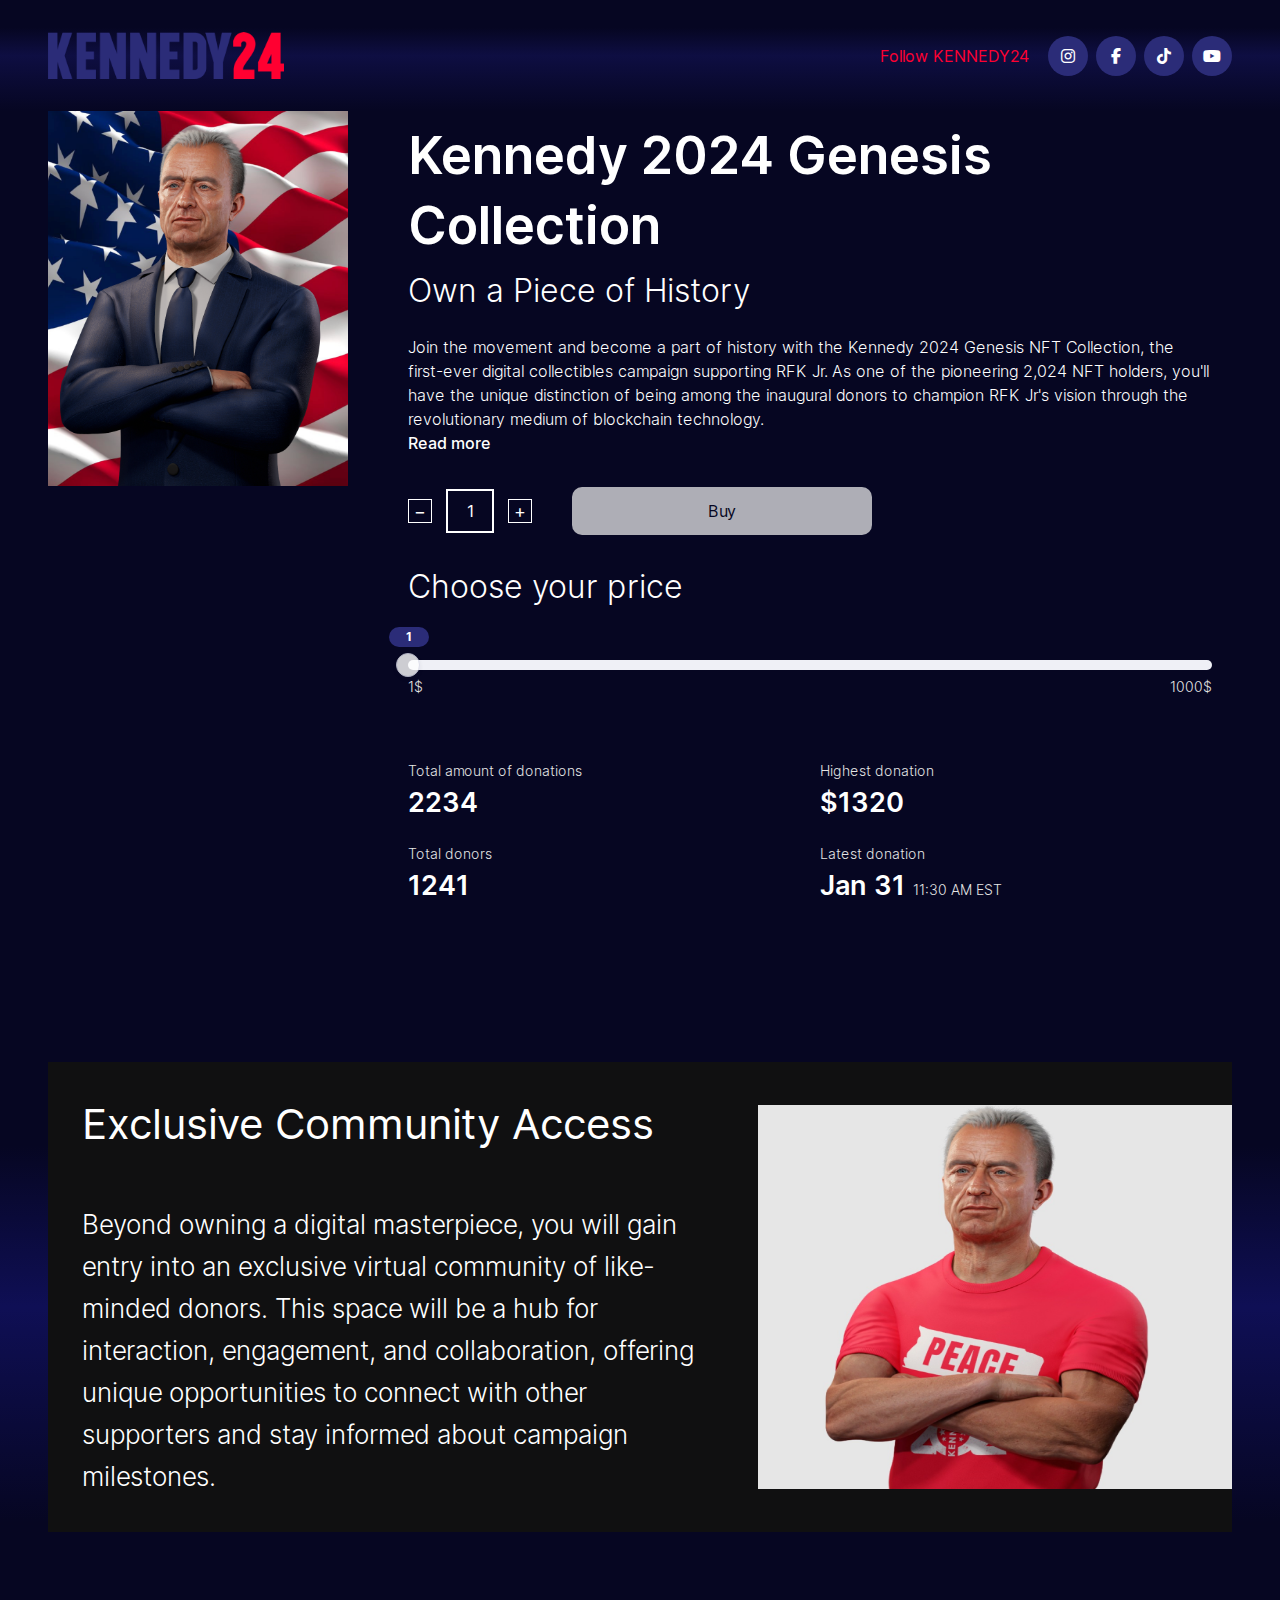
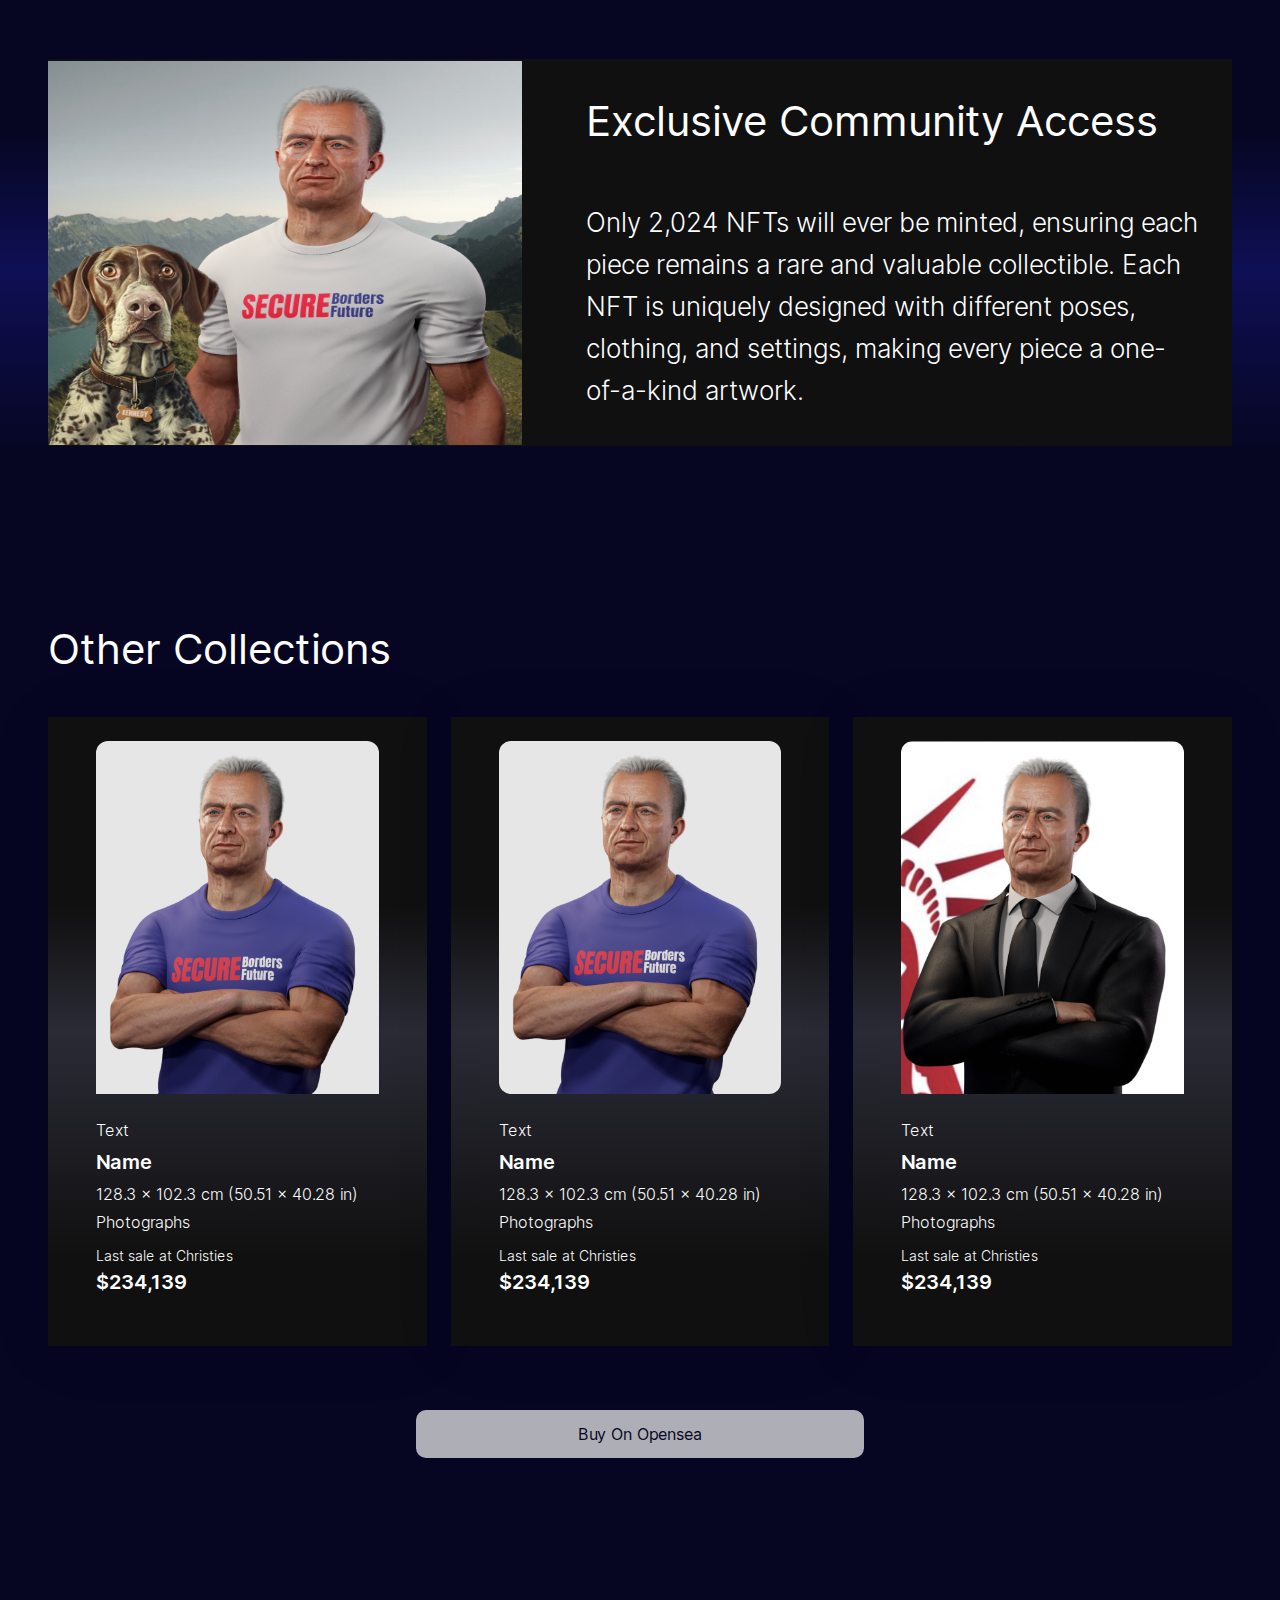
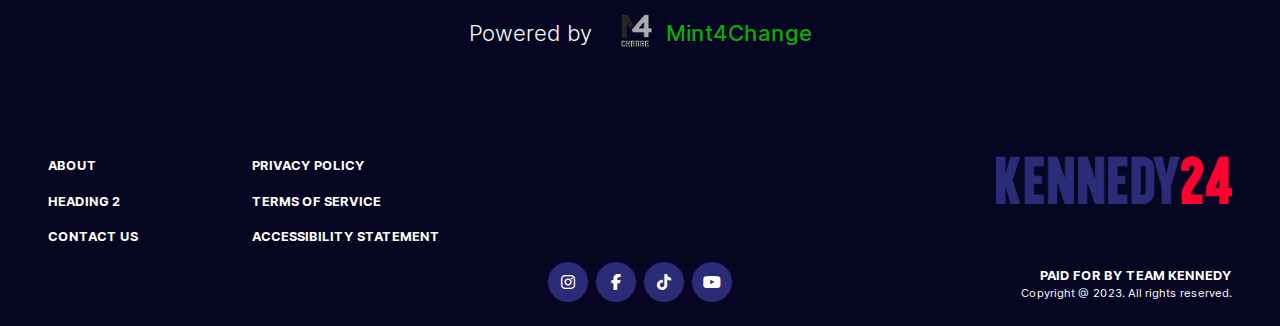
==== commit 7527a23f: "update code" ====
--- a/collections.html
+++ b/collections.html
@@ -11,6 +11,8 @@
         type="font/woff2" />
     <link rel="stylesheet" href="_next/static/css/3698d9b2a429bd97.css" data-precedence="next" />
     <link rel="preload" as="script" fetchPriority="low" href="_next/static/chunks/webpack-a28c54cd1cab965f.js" />
+    <link rel="stylesheet" href="https://cdnjs.cloudflare.com/ajax/libs/font-awesome/6.6.0/css/all.min.css">
+    <link rel="stylesheet" href="style.css">
     <!-- <script src="_next/static/chunks/fd9d1056-817b599ab145302e.js" async=""></script>
     <script src="_next/static/chunks/472-22d7ec85fb2c7707.js" async=""></script>
     <script src="_next/static/chunks/main-app-892c3dff08e9cd4c.js" async=""></script>
@@ -34,51 +36,66 @@
     <script src="_next/static/chunks/polyfills-c67a75d1b6f99dc8.js" noModule=""></script>
 </head>
 
-<body class="__className_aaf875">
+<body class="__className_aaf875" style="background: #060622;">
     <div>
-        <header class="py-8 shadow-[0px_0.8px_12px_#DEE2E6] sm:py-4">
-            <div class="container flex items-center justify-between"><a href="index.html"><img alt="Logo"
-                        loading="lazy" width="236" height="47" decoding="async" data-nimg="1" class="sm:h-8 sm:w-40"
-                        style="color:transparent"
-                        srcSet="images/logo.png"
-                        src="images/logo.png" /></a>
+        <header class="py-8  sm:py-4"
+            style="background: linear-gradient(180deg, rgba(6,6,34,1) 25%, rgba(14,14,66,1) 50%, rgba(6,6,34,1) 100%);">
+            <div class="container flex items-center justify-between"><a href="index.html"><img alt="Logo" loading="lazy"
+                        width="236" height="47" decoding="async" data-nimg="1" class="sm:h-8 sm:w-40"
+                        style="color:transparent" srcSet="images/logo.png" src="images/logo.png" /></a>
                 <div class="flex items-center gap-[18px] sm:flex-col-reverse sm:gap-2">
                     <p class="text-red sm:text-[10px]">Follow KENNEDY24</p>
                     <ul class="flex gap-2 sm:gap-1.5">
                         <li><a class="flex h-10 w-10 items-center justify-center rounded-full bg-primary sm:h-[26px] sm:w-[26px]"
-                                target="_blank" href="https://instagram.com/"><span></span></a></li>
-                        <li><a class="flex h-10 w-10 items-center justify-center rounded-full bg-primary sm:h-[26px] sm:w-[26px]"
-                                target="_blank" href="https://facebook.com/"><span></span></a></li>
-                        <li><a class="flex h-10 w-10 items-center justify-center rounded-full bg-primary sm:h-[26px] sm:w-[26px]"
-                                target="_blank" href="https://tiktok.com/"><span></span></a></li>
-                        <li><a class="flex h-10 w-10 items-center justify-center rounded-full bg-primary sm:h-[26px] sm:w-[26px]"
-                                target="_blank" href="https://youtube.com/"><span></span></a></li>
+                                target="_blank" href="https://instagram.com/"><span><i
+                                        class="text-white fab fa-instagram"></i> </span></a></li>
+                        <li><a class="flex h-10 w-10 items-center justify-center rounded-full bg-primary sm:h-[26px] sm:w-[26px]"
+                                target="_blank" href="https://facebook.com/"><span><i
+                                        class="text-white fab fa-facebook-f"></i></span></a></li>
+                        <li><a class="flex h-10 w-10 items-center justify-center rounded-full bg-primary sm:h-[26px] sm:w-[26px]"
+                                target="_blank" href="https://tiktok.com/"><span><i
+                                        class="text-white fab fa-tiktok"></i></span></a></li>
+                        <li><a class="flex h-10 w-10 items-center justify-center rounded-full bg-primary sm:h-[26px] sm:w-[26px]"
+                                target="_blank" href="https://youtube.com/"><i
+                                    class="text-white fab fa-youtube"></i></a></li>
                     </ul>
                 </div>
             </div>
         </header>
+        <section>
+
+        </section>
         <div class="container">
-            <div class="grid grid-cols-2 gap-20 md:grid-cols-1 md:gap-8 mt-8 md:mt-16"><img alt="collection"
-                    loading="lazy" width="1094" height="1086" decoding="async" data-nimg="1"
+            <div class="flex  collection_section ">
+                <div class="img_wrap">
+                    <img alt="collection" loading="lazy" width="1094" height="1086" decoding="async" data-nimg="1"
                     class="mx-auto w-full max-w-[440px] aspect-[0.8] flex-shrink-0 object-cover"
-                    style="color:transparent"
-                    srcSet="images/main-product.png"
-                    src="images/main-product.png" />
-                <div>
+                    style="color:transparent" srcSet="images/main-product.png" src="images/main-product.png" />
+                </div>
+             
+                <div class="collection_right">
                     <div>
-                        <h2>Kennedy 2024 Genesis Collection</h2>
-                        <h4>Own a Piece of History</h4>
-                        <p class="mt-6 text-base font-light text-primary">Join the movement and become a part of history
+                        <h2 class="text-white">Kennedy 2024 Genesis Collection</h2>
+                        <h4 class="text-white">Own a Piece of History</h4>
+                        <p class="mt-6 text-base font-light text-white">Join the movement and become a part of history
                             with the Kennedy 2024 Genesis NFT Collection, the first-ever digital collectibles campaign
                             supporting RFK Jr. As one of the pioneering 2,024 NFT holders, you&#x27;ll have the unique
                             distinction of being among the inaugural donors to champion RFK Jr&#x27;s vision through the
                             revolutionary medium of blockchain technology.<br /><span
                                 class="cursor-pointer font-medium">Read more</span></p>
                     </div>
-                    <div class="mt-8 flex flex-wrap items-center gap-x-10 gap-y-4"><button
-                            class="btn-primary w-full max-w-[300px]">Buy</button></div>
+                    <div class="mt-8 flex flex-wrap items-center gap-x-10 gap-y-4">
+                        <div class="quantity">
+                            <button class="minus" aria-label="Decrease">&minus;</button>
+                            <!-- <input type="number" class="input-box" value="1" min="1" max="10"> -->
+                            <span class="input-box"> 1 </span>
+                            <button class="plus" aria-label="Increase">&plus;</button>
+                        </div>
+                        <button class="px-3 py-3 h-12 max-w-[300px] w-full"
+                            style="border-radius: 10px; background: #AEAEB6; color: #060622;">Buy</button>
+                    </div>
                     <div class="mt-8 md:mt-6">
-                        <h4>Choose your price</h4>
+                        <h4 class="text-white">Choose your price</h4>
                         <div class="relative mt-12">
                             <p class="absolute bottom-[50px] flex h-5 w-10 -translate-x-1/2 items-center justify-center rounded-full bg-primary text-xs font-bold text-white md:w-8 md:text-[10px]"
                                 style="left:0.1%">1</p>
@@ -93,169 +110,220 @@
                                     aria-disabled="false" aria-orientation="horizontal"></div>
                             </div>
                             <div class="mt-2 flex justify-between">
-                                <p class="text-sm font-light text-[#666666]">1$</p>
-                                <p class="text-sm font-light text-[#666666]">1000$</p>
+                                <p class="text-sm font-light" style="color: #E5E5E5;">1$</p>
+                                <p class="text-sm font-light" style="color: #E5E5E5;">1000$</p>
                             </div>
                         </div>
                     </div>
                     <div class="mt-16 grid grid-cols-2 gap-5 md:mt-12">
                         <div>
-                            <p class="text-sm font-light text-[#666] md:text-xs">Total amount of donations</p>
-                            <p class="text-[27px] font-semibold !leading-[1.6] text-primary md:text-xl">2234</p>
+                            <p class="text-sm font-light  md:text-xs " style="color: #E5E5E5;">Total amount of donations
+                            </p>
+                            <p class="text-[27px] font-semibold !leading-[1.6] text-white md:text-xl">2234</p>
                         </div>
                         <div>
-                            <p class="text-sm font-light text-[#666] md:text-xs">Highest donation</p>
-                            <p class="text-[27px] font-semibold !leading-[1.6] text-primary md:text-xl">$1320</p>
+                            <p class="text-sm font-light  md:text-xs " style="color: #E5E5E5;">Highest donation</p>
+                            <p class="text-[27px] font-semibold !leading-[1.6] text-white md:text-xl">$1320</p>
                         </div>
                         <div>
-                            <p class="text-sm font-light text-[#666] md:text-xs">Total donors</p>
-                            <p class="text-[27px] font-semibold !leading-[1.6] text-primary md:text-xl">1241</p>
+                            <p class="text-sm font-light  md:text-xs " style="color: #E5E5E5;">Total donors</p>
+                            <p class="text-[27px] font-semibold !leading-[1.6] text-white md:text-xl">1241</p>
                         </div>
                         <div>
-                            <p class="text-sm font-light text-[#666] md:text-xs">Latest donation</p>
+                            <p class="text-sm font-light  md:text-xs " style="color: #E5E5E5;">Latest donation</p>
                             <div class="flex items-baseline gap-2">
-                                <p class="text-[27px] font-semibold !leading-[1.6] text-primary md:text-xl">Jan 31</p>
-                                <p class="text-sm font-light text-[#666]">11:30 AM EST</p>
-                            </div>
-                        </div>
-                    </div>
-                </div>
-            </div>
-            <div class="mt-36 grid grid-cols-2 gap-20 md:mt-20 md:grid-cols-1 md:gap-12">
-                <div class="flex flex-col gap-12 md:flex-col-reverse">
-                    <div class="space-y-8">
-                        <h3>Exclusive Community Access</h3>
-                        <p class="text-xl font-light !leading-[1.6] text-primary md:text-lg">Beyond owning a digital
-                            masterpiece, you will gain entry into an exclusive virtual community of like-minded donors.
-                            This space will be a hub for interaction, engagement, and collaboration, offering unique
-                            opportunities to connect with other supporters and stay informed about campaign milestones.
-                        </p>
-                    </div><img alt="collection" loading="lazy" width="1054" height="1056" decoding="async" data-nimg="1"
-                        class="h-96 object-contain w-full" style="color:transparent"
-                        srcSet="images/with-dog.png"
-                        src="images/with-dog.png" />
-                </div>
-                <div class="flex flex-col justify-between md:space-y-12"><img alt="collection" loading="lazy"
+                                <p class="text-[27px] font-semibold !leading-[1.6] text-white md:text-xl">Jan 31</p>
+                                <p class="text-sm font-light " style="color: #E5E5E5;">11:30 AM EST</p>
+                            </div>
+                        </div>
+                    </div>
+                </div>
+            </div>
+        </div>
+        <div class="mt-36 flex flex-wrap gap-40 md:mt-20  md:gap-20">
+            <div class="section-bg">
+                <div class="container">
+                    <div class="community_section  ">
+                        <div class="text_wrapper">
+                            <div class="text_align">
+                                <h3 class="">Exclusive Community Access</h3>
+                                <p class="">Beyond owning a digital
+                                    masterpiece, you will gain entry into an exclusive virtual community of like-minded
+                                    donors.
+                                    This space will be a hub for interaction, engagement, and collaboration, offering unique
+                                    opportunities to connect with other supporters and stay informed about campaign
+                                    milestones.
+                                </p>
+                            </div>
+                        </div>
+                        <!-- style="background-image: url('images/ExquisiteCraftsmanship.png');" -->
+                        <div class="h-96  img_wrap" >
+                            <img src="/images/ExquisiteCraftsmanship.png" width="1054" height="1056" alt="">
+                        </div>
+                    </div>
+                </div>
+            </div>
+        
+            <div class="section-bg">
+                <div class="container">
+                    <div class="community_section flex_row_reverse ">
+                        <div class="text_wrapper">
+                            <div class="text_align">
+                                <h3 class="">Exclusive Community Access</h3>
+                                <p class="">Only 2,024 NFTs will ever be minted, ensuring each piece remains a rare and valuable collectible. Each NFT is uniquely designed with different poses, clothing, and settings, making every piece a one-of-a-kind artwork.
+                                </p>
+                            </div>
+                        </div>
+                        <!-- style="background-image: url('images/with-dog.png');" -->
+                        <div class="h-96  img_wrap" >
+                            <img src="images/with-dog.png" width="1054" height="1056" alt="">
+                        </div>
+                    </div>
+                </div>
+            </div>
+        
+
+       
+            <!-- <div class="flex flex justify-between md:space-y-12"><img alt="collection" loading="lazy"
                         width="1050" height="1076" decoding="async" data-nimg="1" class="h-96 object-contain w-full"
                         style="color:transparent"
                         srcSet="images/peace.png"
                         src="images/peace.png" />
-                        <h3>Exquisite Craftsmanship</h3>
-                    <p class="text-xl font-light !leading-[1.6] text-primary md:text-lg">Only 2,024 NFTs will ever be
+                        <h3 class="text-white">Exquisite Craftsmanship</h3>
+                    <p class="text-xl font-light !leading-[1.6] text-white md:text-lg">Only 2,024 NFTs will ever be
                         minted, ensuring each piece remains a rare and valuable collectible. Each NFT is uniquely
                         designed with different poses, clothing, and settings, making every piece a one-of-a-kind
                         artwork.</p>
-                </div>
-            </div>
+                </div> -->
+        </div>
+        <div class="container">
+
             <div class="mt-12 space-y-10 md:mt-16">
-                <h3>Other Collections</h3>
-                <div class="space-y-8">
+                <h3 class="text-white">Other Collections</h3>
+                <div class="">
                     <div class="grid grid-cols-3 gap-6 md:grid-cols-2 sm:grid-cols-1">
-                        <div class="bg-[#FFFFFF01] shadow-[0px_4px_60px_#00000014]">
-                            <div class="bg-primary" style="aspect-ratio:0.8"></div>
-                            <div class="space-y-3 px-8 py-6 md:px-4">
-                                <div class="space-y-1">
-                                    <p class="text-base font-light text-primary">Text</p>
-                                    <p class="text-xl font-semibold leading-[1.6] text-[#111827]">Name</p>
-                                    <p class="text-base font-light text-[#111827]">128.3 x 102.3 cm (50.51 x 40.28 in)
+                        <div class=" p-12 py-6 shadow-[0px_4px_60px_#00000014]"
+                            style="background: linear-gradient(0deg, rgba(16,16,16,1) 14%, rgba(67,67,67,0.6) 50%, rgba(16,16,16,1) 70%);">
+                            <div class=" " style="aspect-ratio:0.8; overflow: hidden; ">
+                                <img src="images/collection-1.png" style="border-radius: 12px; overflow: hidden;"
+                                    width="424" height="557" class="w-full" alt="">
+                            </div>
+                            <div class="space-y-3  py-6 md:px-4">
+                                <div class="space-y-1 text-white">
+                                    <p class="text-base font-light text-white">Text</p>
+                                    <p class="text-xl font-semibold leading-[1.6] ">Name</p>
+                                    <p class="text-base font-light ">128.3 x 102.3 cm (50.51 x 40.28 in)
                                     </p>
-                                    <p class="text-base font-light text-[#111827]">Photographs</p>
+                                    <p class="text-base font-light ">Photographs</p>
                                 </div>
                                 <div>
-                                    <p class="text-sm font-light text-[#111827]">Last sale at Christies</p>
-                                    <p class="text-xl font-semibold leading-[1.6] text-primary">$234,139</p>
-                                </div>
-                            </div>
-                        </div>
-                        <div class="bg-[#FFFFFF01] shadow-[0px_4px_60px_#00000014]">
-                            <div class="bg-primary" style="aspect-ratio:0.8"></div>
-                            <div class="space-y-3 px-8 py-6 md:px-4">
-                                <div class="space-y-1">
-                                    <p class="text-base font-light text-primary">Text</p>
-                                    <p class="text-xl font-semibold leading-[1.6] text-[#111827]">Name</p>
-                                    <p class="text-base font-light text-[#111827]">128.3 x 102.3 cm (50.51 x 40.28 in)
+                                    <p class="text-sm font-light text-white">Last sale at Christies</p>
+                                    <p class="text-xl font-semibold leading-[1.6] text-white">$234,139</p>
+                                </div>
+                            </div>
+                        </div>
+                        <div class=" p-12 py-6 shadow-[0px_4px_60px_#00000014]"
+                            style="background: linear-gradient(0deg, rgba(16,16,16,1) 14%, rgba(67,67,67,0.6) 50%, rgba(16,16,16,1) 70%);">
+                            <div class=" " style="aspect-ratio:0.8; overflow: hidden; ">
+                                <img src="images/collection-1.png"
+                                    style="border-radius: 12px; overflow: hidden; height: 100%;" width="424"
+                                    height="557" class="w-full" alt="">
+                            </div>
+                            <div class="space-y-3  py-6 md:px-4">
+                                <div class="space-y-1 text-white">
+                                    <p class="text-base font-light text-white">Text</p>
+                                    <p class="text-xl font-semibold leading-[1.6] ">Name</p>
+                                    <p class="text-base font-light ">128.3 x 102.3 cm (50.51 x 40.28 in)
                                     </p>
-                                    <p class="text-base font-light text-[#111827]">Photographs</p>
+                                    <p class="text-base font-light ">Photographs</p>
                                 </div>
                                 <div>
-                                    <p class="text-sm font-light text-[#111827]">Last sale at Christies</p>
-                                    <p class="text-xl font-semibold leading-[1.6] text-primary">$234,139</p>
-                                </div>
-                            </div>
-                        </div>
-                        <div class="bg-[#FFFFFF01] shadow-[0px_4px_60px_#00000014]">
-                            <div class="bg-primary" style="aspect-ratio:0.8"></div>
-                            <div class="space-y-3 px-8 py-6 md:px-4">
-                                <div class="space-y-1">
-                                    <p class="text-base font-light text-primary">Text</p>
-                                    <p class="text-xl font-semibold leading-[1.6] text-[#111827]">Name</p>
-                                    <p class="text-base font-light text-[#111827]">128.3 x 102.3 cm (50.51 x 40.28 in)
+                                    <p class="text-sm font-light text-white">Last sale at Christies</p>
+                                    <p class="text-xl font-semibold leading-[1.6] text-white">$234,139</p>
+                                </div>
+                            </div>
+                        </div>
+                        <div class=" p-12 py-6 shadow-[0px_4px_60px_#00000014]"
+                            style="background: linear-gradient(0deg, rgba(16,16,16,1) 14%, rgba(67,67,67,0.6) 50%, rgba(16,16,16,1) 70%);">
+                            <div class=" " style="aspect-ratio:0.8; overflow: hidden; ">
+                                <img src="images/collection-2.png" style="border-radius: 12px; overflow: hidden;"
+                                    width="424" height="557" class="w-full" alt="">
+                            </div>
+                            <div class="space-y-3  py-6 md:px-4">
+                                <div class="space-y-1 text-white">
+                                    <p class="text-base font-light text-white">Text</p>
+                                    <p class="text-xl font-semibold leading-[1.6]">Name</p>
+                                    <p class="text-base font-light">128.3 x 102.3 cm (50.51 x 40.28 in)
                                     </p>
-                                    <p class="text-base font-light text-[#111827]">Photographs</p>
+                                    <p class="text-base font-light">Photographs</p>
                                 </div>
                                 <div>
-                                    <p class="text-sm font-light text-[#111827]">Last sale at Christies</p>
-                                    <p class="text-xl font-semibold leading-[1.6] text-primary">$234,139</p>
-                                </div>
-                            </div>
-                        </div>
-                    </div>
-                    <div class="grid grid-cols-3 sm:grid-cols-1">
-                        <div class="sm:hidden"></div><button class="btn-primary">Buy On Opensea</button>
-                    </div>
-                </div>
-            </div>
-            <div class="mx-auto flex w-fit items-center gap-[18px] py-16 md:pb-8">
-                <p class="text-[22px] font-light text-primary">Powered by</p>
+                                    <p class="text-sm font-light text-white">Last sale at Christies</p>
+                                    <p class="text-xl font-semibold leading-[1.6] text-white">$234,139</p>
+                                </div>
+                            </div>
+                        </div>
+                    </div>
+                    <div class="flex justify-center gap-4  mt-16 mb-16">
+                        <button class="px-3 py-3 h-12 max-w-md w-full"
+                            style="border-radius: 10px; background: #AEAEB6; color: #060622;">Buy On Opensea</button>
+                    </div>
+                </div>
+            </div>
+            <div class="mx-auto flex w-full justify-center items-center gap-[18px]  md:pb-8"
+                style="background: #060622; padding-top: 150px; padding-bottom: 50px;">
+                <p class="text-[22px] font-light " style="color: #fff;">Powered by</p>
                 <div class="flex items-center gap-1.5"><img alt="M4Logo" loading="lazy" width="50" height="50"
-                        decoding="async" data-nimg="1" style="color:transparent"
-                        srcSet="images/m4.png"
+                        decoding="async" data-nimg="1" style="color:transparent" srcSet="images/m4.png"
                         src="images/m4.png" />
-                    <p class="text-[22px] font-medium text-[#252525]">Mint4Change</p>
+                    <p class="text-[22px] font-medium" style="color: #08AD08;">Mint4Change</p>
                 </div>
             </div>
         </div>
-        <footer class="bg-gray-600 pb-6 pt-12">
+        <footer class=" pb-6 pt-12" style="background:#060622;">
             <div class="container space-y-4 sm:space-y-16">
                 <div class="flex items-start justify-between gap-8 sm:flex-col-reverse">
                     <ul class="grid grid-flow-col grid-cols-2 grid-rows-3 gap-4 sm:gap-x-0"><a
-                            class="w-fit whitespace-nowrap text-[0.8rem] font-bold text-primary" target="_blank"
-                            href="../about.html">ABOUT</a><a
-                            class="w-fit whitespace-nowrap text-[0.8rem] font-bold text-primary" target="_blank"
-                            href="../heading.html">HEADING 2</a><a
-                            class="w-fit whitespace-nowrap text-[0.8rem] font-bold text-primary" target="_blank"
-                            href="../contact.html">CONTACT US</a><a
-                            class="w-fit whitespace-nowrap text-[0.8rem] font-bold text-primary" target="_blank"
-                            href="../privacy-policy.html">PRIVACY POLICY</a><a
-                            class="w-fit whitespace-nowrap text-[0.8rem] font-bold text-primary" target="_blank"
-                            href="../terms-of-service.html">TERMS OF SERVICE</a><a
-                            class="w-fit whitespace-nowrap text-[0.8rem] font-bold text-primary" target="_blank"
-                            href="../accessibility-statement.html">ACCESSIBILITY STATEMENT</a></ul><img alt="Logo"
+                            class="w-fit whitespace-nowrap text-[0.8rem] font-bold text-white" target="_blank"
+                            href="about.html">ABOUT</a><a
+                            class="w-fit whitespace-nowrap text-[0.8rem] font-bold text-white" target="_blank"
+                            href="heading.html">HEADING 2</a><a
+                            class="w-fit whitespace-nowrap text-[0.8rem] font-bold text-white" target="_blank"
+                            href="contact.html">CONTACT US</a><a
+                            class="w-fit whitespace-nowrap text-[0.8rem] font-bold text-white" target="_blank"
+                            href="privacy-policy.html">PRIVACY POLICY</a><a
+                            class="w-fit whitespace-nowrap text-[0.8rem] font-bold text-white" target="_blank"
+                            href="terms-of-service.html">TERMS OF SERVICE</a><a
+                            class="w-fit whitespace-nowrap text-[0.8rem] font-bold text-white" target="_blank"
+                            href="accessibility-statement.html">ACCESSIBILITY STATEMENT</a></ul><img alt="Logo"
                         loading="lazy" width="236" height="47" decoding="async" data-nimg="1" style="color:transparent"
-                        srcSet="/_next/image?url=%2F_next%2Fstatic%2Fmedia%2FLogo.bbf4d8bf.png&amp;w=256&amp;q=75 1x, /_next/image?url=%2F_next%2Fstatic%2Fmedia%2FLogo.bbf4d8bf.png&amp;w=640&amp;q=75 2x"
-                        src="_next/Logodb3b.png?url=%2F_next%2Fstatic%2Fmedia%2FLogo.bbf4d8bf.png&amp;w=640&amp;q=75" />
+                        srcSet="images/logo.png" src="images/logo.png" />
                 </div>
                 <div class="flex items-end justify-between sm:flex-col sm:items-start">
                     <div class="invisible sm:hidden">
-                        <p class="text-right text-[12.8px] font-bold text-primary sm:text-left">PAID FOR BY TEAM KENNEDY
+                        <p class="text-right text-[12.8px] font-bold text-white sm:text-left">PAID FOR BY TEAM KENNEDY
                         </p>
-                        <p class="text-right text-[11.2px] text-primary sm:text-left">Copyright @ 2023. All rights
+                        <p class="text-right text-[11.2px] text-white sm:text-left">Copyright @ 2023. All rights
                             reserved.</p>
                     </div>
                     <ul class="flex gap-2 sm:gap-1.5">
                         <li><a class="flex h-10 w-10 items-center justify-center rounded-full bg-primary sm:h-[26px] sm:w-[26px]"
-                                target="_blank" href="https://instagram.com/"><span></span></a></li>
-                        <li><a class="flex h-10 w-10 items-center justify-center rounded-full bg-primary sm:h-[26px] sm:w-[26px]"
-                                target="_blank" href="https://facebook.com/"><span></span></a></li>
-                        <li><a class="flex h-10 w-10 items-center justify-center rounded-full bg-primary sm:h-[26px] sm:w-[26px]"
-                                target="_blank" href="https://tiktok.com/"><span></span></a></li>
-                        <li><a class="flex h-10 w-10 items-center justify-center rounded-full bg-primary sm:h-[26px] sm:w-[26px]"
-                                target="_blank" href="https://youtube.com/"><span></span></a></li>
+                                target="_blank" href="https://instagram.com/"><span><i
+                                        class="text-white fab fa-instagram"></i> </span></a></li>
+                        <li><a class="flex h-10 w-10 items-center justify-center rounded-full bg-primary sm:h-[26px] sm:w-[26px]"
+                                target="_blank" href="https://facebook.com/"><span><i
+                                        class="text-white fab fa-facebook-f"></i></span></a></li>
+                        <li><a class="flex h-10 w-10 items-center justify-center rounded-full bg-primary sm:h-[26px] sm:w-[26px]"
+                                target="_blank" href="https://tiktok.com/"><span><i
+                                        class="text-white fab fa-tiktok"></i></span></a></li>
+                        <li><a class="flex h-10 w-10 items-center justify-center rounded-full bg-primary sm:h-[26px] sm:w-[26px]"
+                                target="_blank" href="https://youtube.com/"><span><i
+                                        class="text-white fab fa-youtube"></i></span></a></li>
                     </ul>
                     <div class="sm:pl-4 sm:pt-4">
-                        <p class="text-right text-[12.8px] font-bold text-primary sm:text-left">PAID FOR BY TEAM KENNEDY
+                        <p class="text-right text-[12.8px] font-bold text-white sm:text-left">PAID FOR BY TEAM KENNEDY
                         </p>
-                        <p class="text-right text-[11.2px] text-primary sm:text-left">Copyright @ 2023. All rights
+                        <p class="text-right text-[11.2px] text-white sm:text-left">Copyright @ 2023. All rights
                             reserved.</p>
                     </div>
                 </div>
--- a/style.css
+++ b/style.css
@@ -0,0 +1,355 @@
+* {
+  -webkit-box-sizing: border-box;
+          box-sizing: border-box;
+}
+
+body {
+  font-family: Arial, sans-serif;
+  display: -webkit-box;
+  display: -ms-flexbox;
+  display: flex;
+  -webkit-box-pack: center;
+      -ms-flex-pack: center;
+          justify-content: center;
+  -webkit-box-align: center;
+      -ms-flex-align: center;
+          align-items: center;
+  min-height: 100vh;
+  margin: 0;
+  background-color: #060622;
+}
+
+.quantity {
+  display: -webkit-box;
+  display: -ms-flexbox;
+  display: flex;
+  -webkit-box-align: center;
+      -ms-flex-align: center;
+          align-items: center;
+  overflow: hidden;
+  gap: 14px;
+}
+
+.quantity button {
+  border: 1px solid;
+  color: #fff;
+  cursor: pointer;
+  font-size: 18px;
+  width: 24px;
+  height: 24px;
+  text-align: center;
+  -webkit-transition: background-color 0.2s;
+  transition: background-color 0.2s;
+  display: -webkit-box;
+  display: -ms-flexbox;
+  display: flex;
+  -webkit-box-align: center;
+      -ms-flex-align: center;
+          align-items: center;
+  -webkit-box-pack: center;
+      -ms-flex-pack: center;
+          justify-content: center;
+}
+
+.input-box {
+  width: 48px;
+  text-align: center;
+  background: transparent;
+  padding: 8px 10px;
+  font-size: 16px;
+  outline: none;
+  border: 2px solid #fff;
+  color: #fff;
+  /* Hide the number input spin buttons */
+}
+.input-box .input-box::-webkit-inner-spin-button,
+.input-box .input-box::-webkit-outer-spin-button {
+  -webkit-appearance: none;
+  margin: 0;
+}
+.input-box .input-box[type=number] {
+  -moz-appearance: textfield;
+}
+
+.section-bg {
+  position: relative;
+  overflow: hidden;
+  width: 100%;
+}
+.section-bg:before {
+  content: "";
+  position: absolute;
+  left: -999px;
+  right: -999px;
+  height: 40px;
+  background: -webkit-gradient(linear, left bottom, left top, color-stop(23%, rgb(6, 6, 34)), color-stop(59%, rgb(15, 15, 85)), color-stop(86%, rgb(6, 6, 34)));
+  background: linear-gradient(0deg, rgb(6, 6, 34) 23%, rgb(15, 15, 85) 59%, rgb(6, 6, 34) 86%);
+  z-index: -1;
+  height: 100%;
+}
+
+.community_section {
+  z-index: 1;
+  display: -webkit-box;
+  display: -ms-flexbox;
+  display: flex;
+  -webkit-box-align: center;
+      -ms-flex-align: center;
+          align-items: center;
+  gap: 30px;
+  background: #101011;
+  margin-bottom: 127px;
+  font-size: 18px;
+  line-height: 28px;
+  font-weight: 300;
+  color: #fff;
+  -ms-flex-wrap: wrap;
+      flex-wrap: wrap;
+}
+@media (min-width: 768px) {
+  .community_section {
+    font-size: 22px;
+    line-height: 36px;
+  }
+}
+@media (min-width: 992px) {
+  .community_section {
+    -ms-flex-wrap: nowrap;
+        flex-wrap: nowrap;
+  }
+}
+@media (min-width: 1200px) {
+  .community_section {
+    font-size: 26px;
+    line-height: 42px;
+  }
+}
+.community_section.flex_row_reverse {
+  -webkit-box-orient: horizontal;
+  -webkit-box-direction: reverse;
+      -ms-flex-direction: row-reverse;
+          flex-direction: row-reverse;
+}
+.community_section.flex_row_reverse .img_wrap {
+  background-position-x: left;
+}
+.community_section .text_wrapper {
+  -webkit-box-flex: 1;
+      -ms-flex-positive: 1;
+          flex-grow: 1;
+}
+.community_section .text_wrapper .text_align {
+  padding: 15px;
+}
+@media (min-width: 768px) {
+  .community_section .text_wrapper .text_align {
+    padding: 24px;
+  }
+}
+@media (min-width: 992px) {
+  .community_section .text_wrapper .text_align {
+    padding: 34px;
+  }
+}
+.community_section .text_wrapper h3 {
+  margin-bottom: 24px;
+  color: #fff;
+  font-weight: normal;
+}
+@media (min-width: 992px) {
+  .community_section .text_wrapper h3 {
+    margin-bottom: 53px;
+  }
+}
+.community_section .img_wrap {
+  width: 100%;
+  margin: auto;
+  -ms-flex-negative: 0;
+      flex-shrink: 0;
+  background-size: contain;
+  background-repeat: no-repeat;
+  background-position-x: right;
+  min-height: auto;
+}
+@media (min-width: 768px) {
+  .community_section .img_wrap {
+    width: 40%;
+  }
+}
+.community_section .img_wrap img {
+  width: 100%;
+  height: 100%;
+}
+
+.collection_section {
+  display: -webkit-box;
+  display: -ms-flexbox;
+  display: flex;
+  -ms-flex-wrap: wrap;
+      flex-wrap: wrap;
+  gap: 40px;
+}
+@media (min-width: 992px) {
+  .collection_section {
+    -ms-flex-wrap: nowrap;
+        flex-wrap: nowrap;
+  }
+}
+.collection_section .img_wrap {
+  -ms-flex-negative: 0;
+      flex-shrink: 0;
+  width: 300px;
+  margin: auto;
+}
+@media (min-width: 992px) {
+  .collection_section .img_wrap {
+    margin: 0;
+  }
+}
+@media (min-width: 1400px) {
+  .collection_section .img_wrap {
+    width: 590px;
+  }
+}
+.collection_section .collection_right {
+  padding: 10px 20px;
+  -webkit-box-flex: 1;
+      -ms-flex-positive: 1;
+          flex-grow: 1;
+}
+@media (min-width: 1400px) {
+  .collection_section .collection_right {
+    padding: 10px 40px;
+  }
+}
+.collection_section .collection_right h2 {
+  font-size: 36px;
+  line-height: 50px;
+  margin-bottom: 10px;
+}
+@media (min-width: 992px) {
+  .collection_section .collection_right h2 {
+    font-size: 42px;
+    line-height: 60px;
+  }
+}
+@media (min-width: 1200px) {
+  .collection_section .collection_right h2 {
+    font-size: 52px;
+    line-height: 70px;
+  }
+}
+
+.hero_section {
+  background: #060622;
+  margin-bottom: 40px;
+}
+@media (min-width: 768px) {
+  .hero_section {
+    margin-bottom: 80px;
+  }
+}
+@media (min-width: 1200px) {
+  .hero_section {
+    margin-bottom: 160px;
+  }
+}
+.hero_section .img_wrap {
+  margin: auto;
+}
+@media (min-width: 768px) {
+  .hero_section .img_wrap {
+    -ms-flex-wrap: nowrap;
+        flex-wrap: nowrap;
+  }
+}
+.hero_section .logo_right {
+  display: -webkit-box;
+  display: -ms-flexbox;
+  display: flex;
+  -webkit-box-orient: vertical;
+  -webkit-box-direction: normal;
+      -ms-flex-direction: column;
+          flex-direction: column;
+  gap: 20px;
+}
+.hero_section .hero_content {
+  display: -webkit-box;
+  display: -ms-flexbox;
+  display: flex;
+  -webkit-box-align: end;
+      -ms-flex-align: end;
+          align-items: end;
+  -ms-flex-wrap: wrap;
+      flex-wrap: wrap;
+  gap: 40px;
+}
+@media (min-width: 768px) {
+  .hero_section .hero_content {
+    -ms-flex-wrap: nowrap;
+        flex-wrap: nowrap;
+  }
+}
+.hero_section .hero_right_side {
+  -webkit-box-flex: 1;
+      -ms-flex-positive: 1;
+          flex-grow: 1;
+  display: -webkit-box;
+  display: -ms-flexbox;
+  display: flex;
+  -webkit-box-align: end;
+      -ms-flex-align: end;
+          align-items: end;
+  -webkit-box-pack: center;
+      -ms-flex-pack: center;
+          justify-content: center;
+  padding: 20px;
+  max-width: 450px;
+  width: 100%;
+  margin: 0 auto;
+  text-align: center;
+}
+.hero_section .hero_right_side p {
+  color: #fff;
+}
+
+.attr-title,
+.attr-description {
+  color: #fff;
+}
+
+.kennedy_section .kennedy-heading {
+  display: -webkit-box;
+  display: -ms-flexbox;
+  display: flex;
+  -webkit-box-align: center;
+      -ms-flex-align: center;
+          align-items: center;
+  -webkit-box-pack: center;
+      -ms-flex-pack: center;
+          justify-content: center;
+  padding: 20px;
+  font-size: 16px;
+  line-height: 24px;
+  color: #fff;
+  letter-spacing: 6px;
+  text-align: center;
+}
+.kennedy_section .col-wrap {
+  display: -webkit-box;
+  display: -ms-flexbox;
+  display: flex;
+  padding: 15px 0;
+}
+.kennedy_section .col-left {
+  color: #fff;
+  display: -webkit-box;
+  display: -ms-flexbox;
+  display: flex;
+  -webkit-box-orient: vertical;
+  -webkit-box-direction: normal;
+      -ms-flex-direction: column;
+          flex-direction: column;
+  gap: 92px;
+  width: 50%;
+}